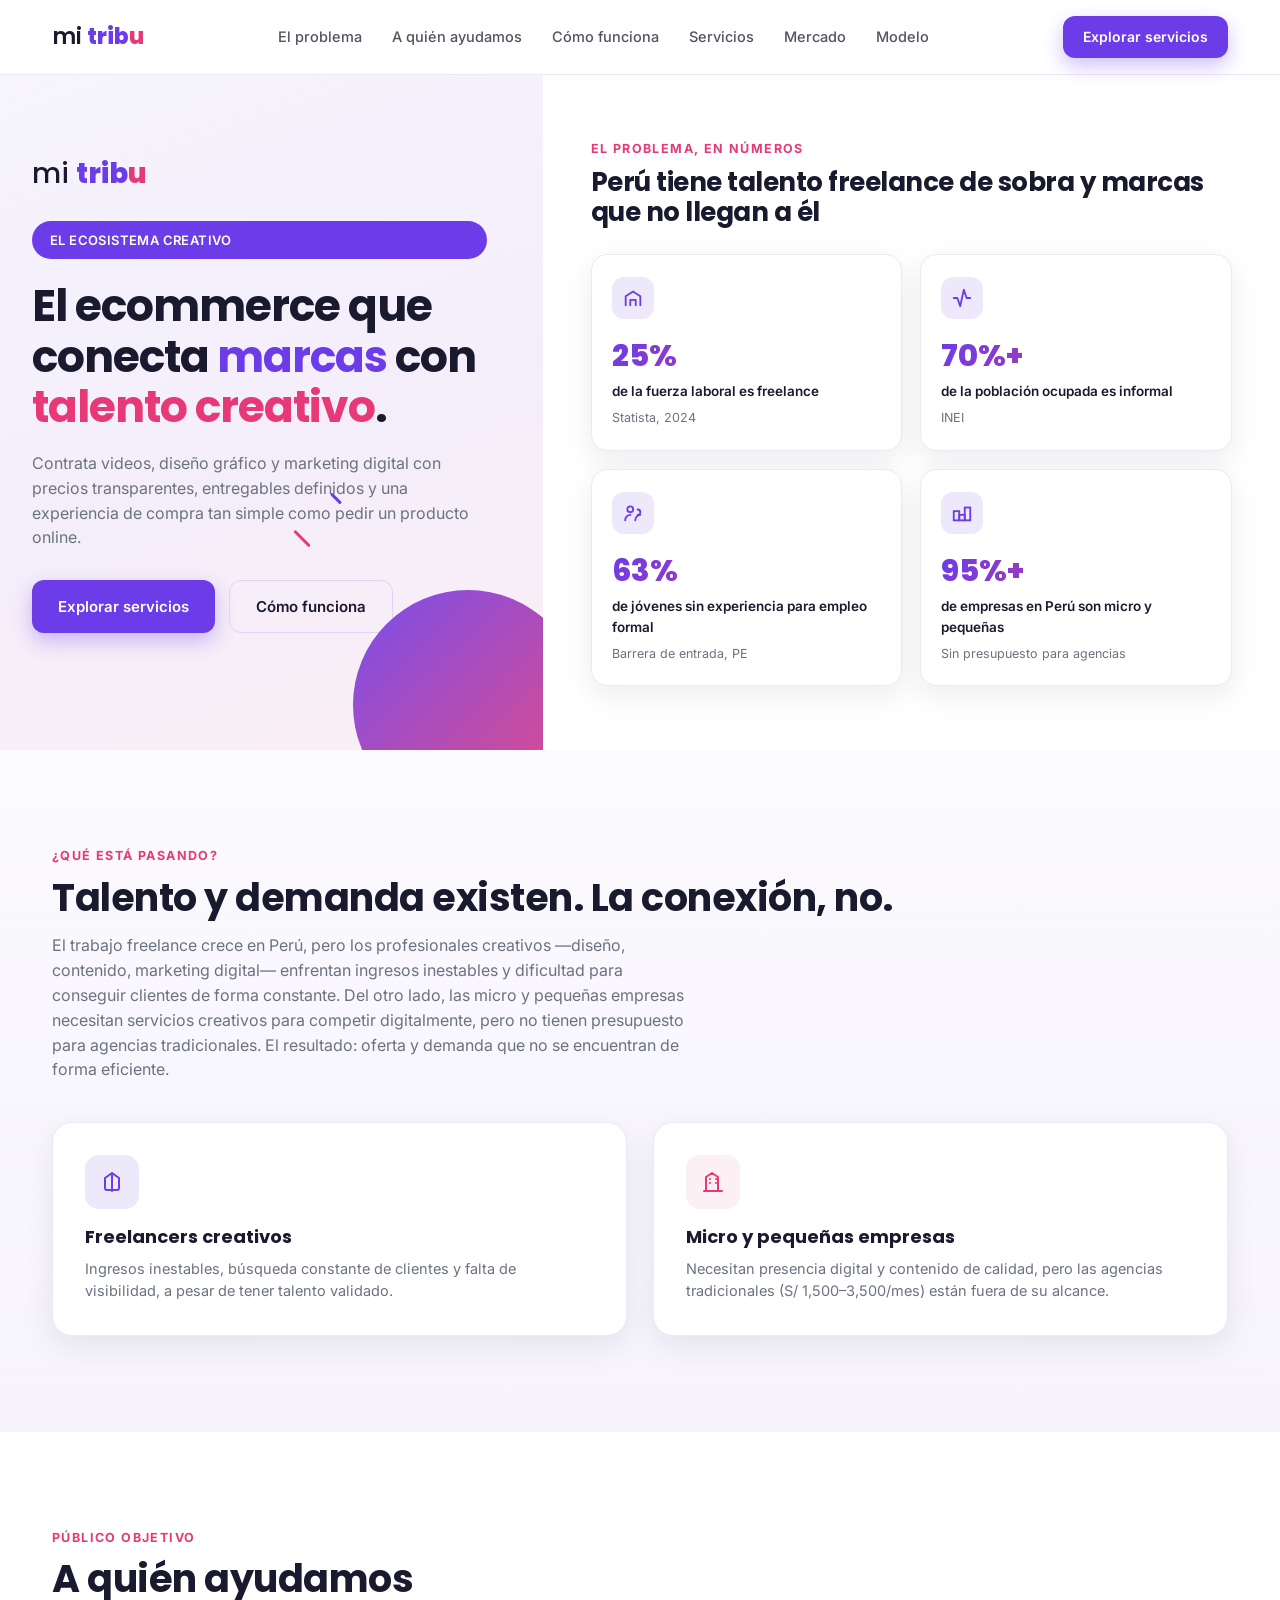
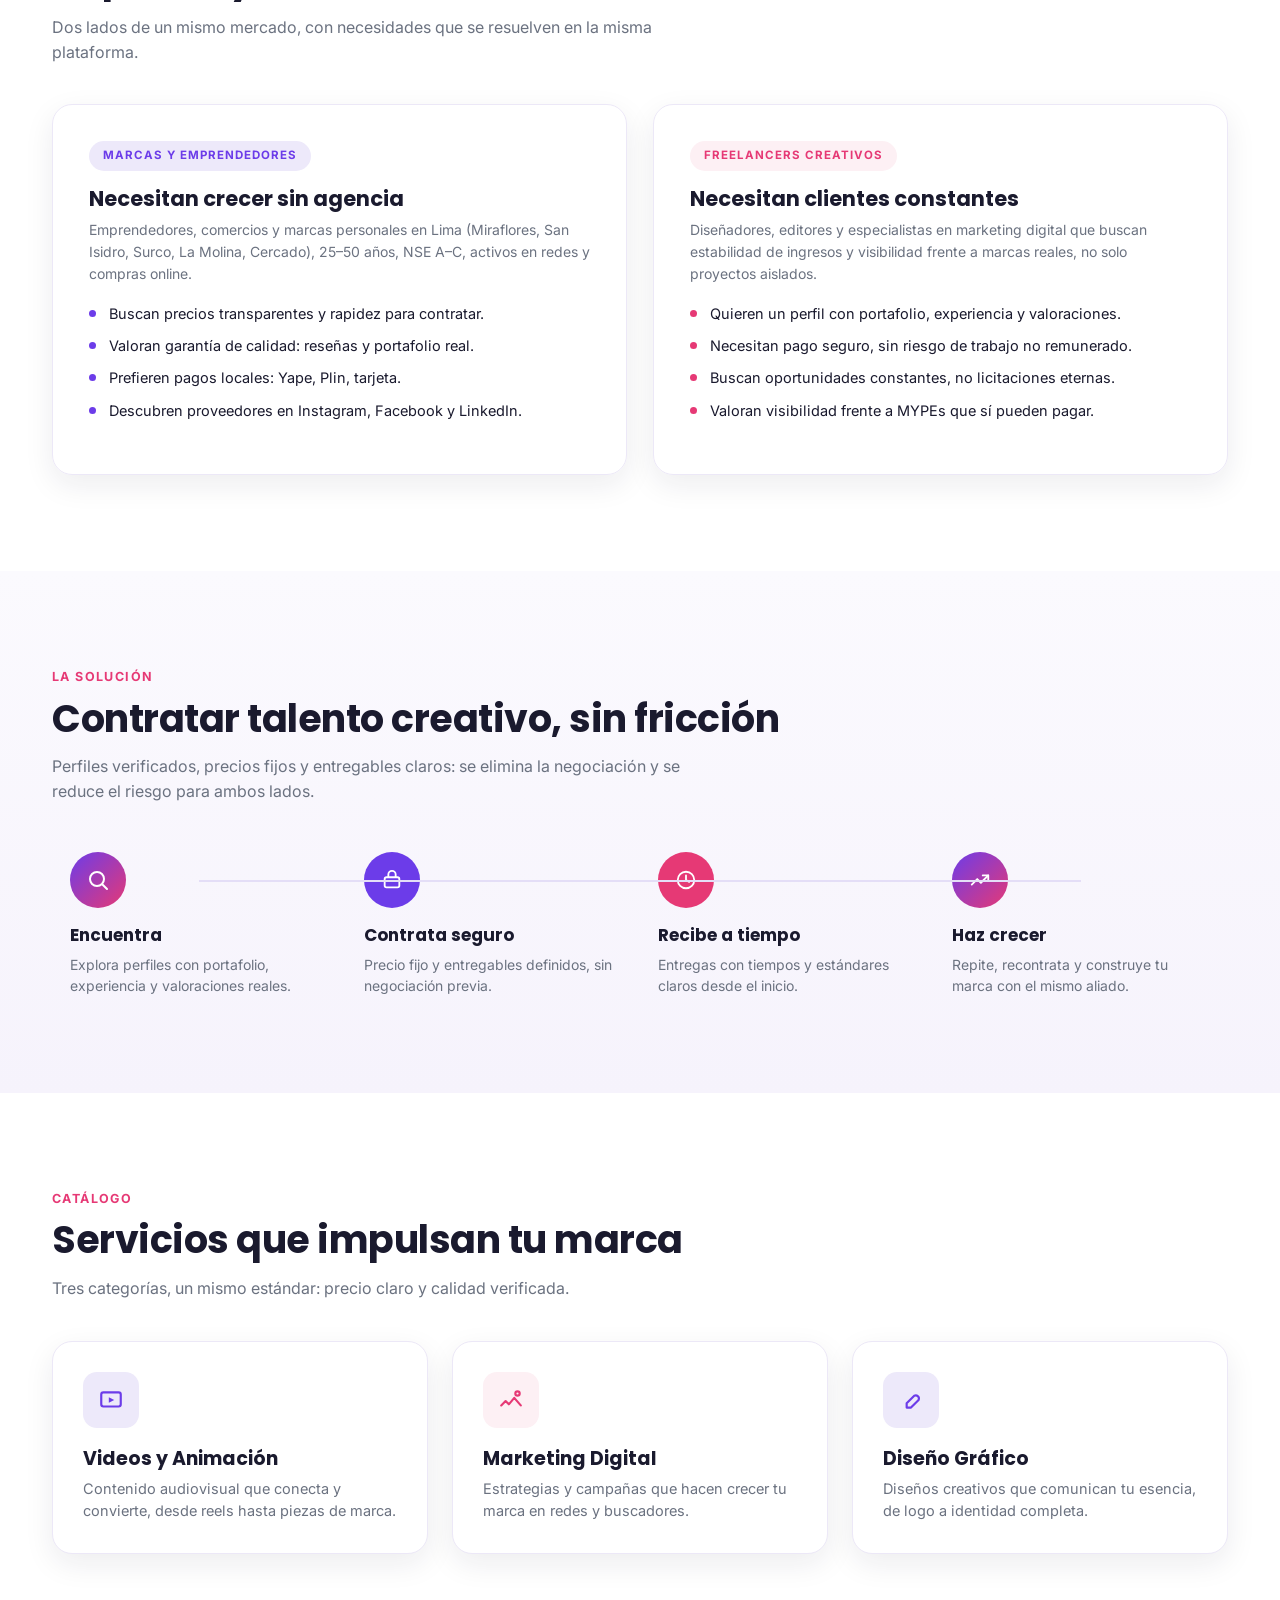
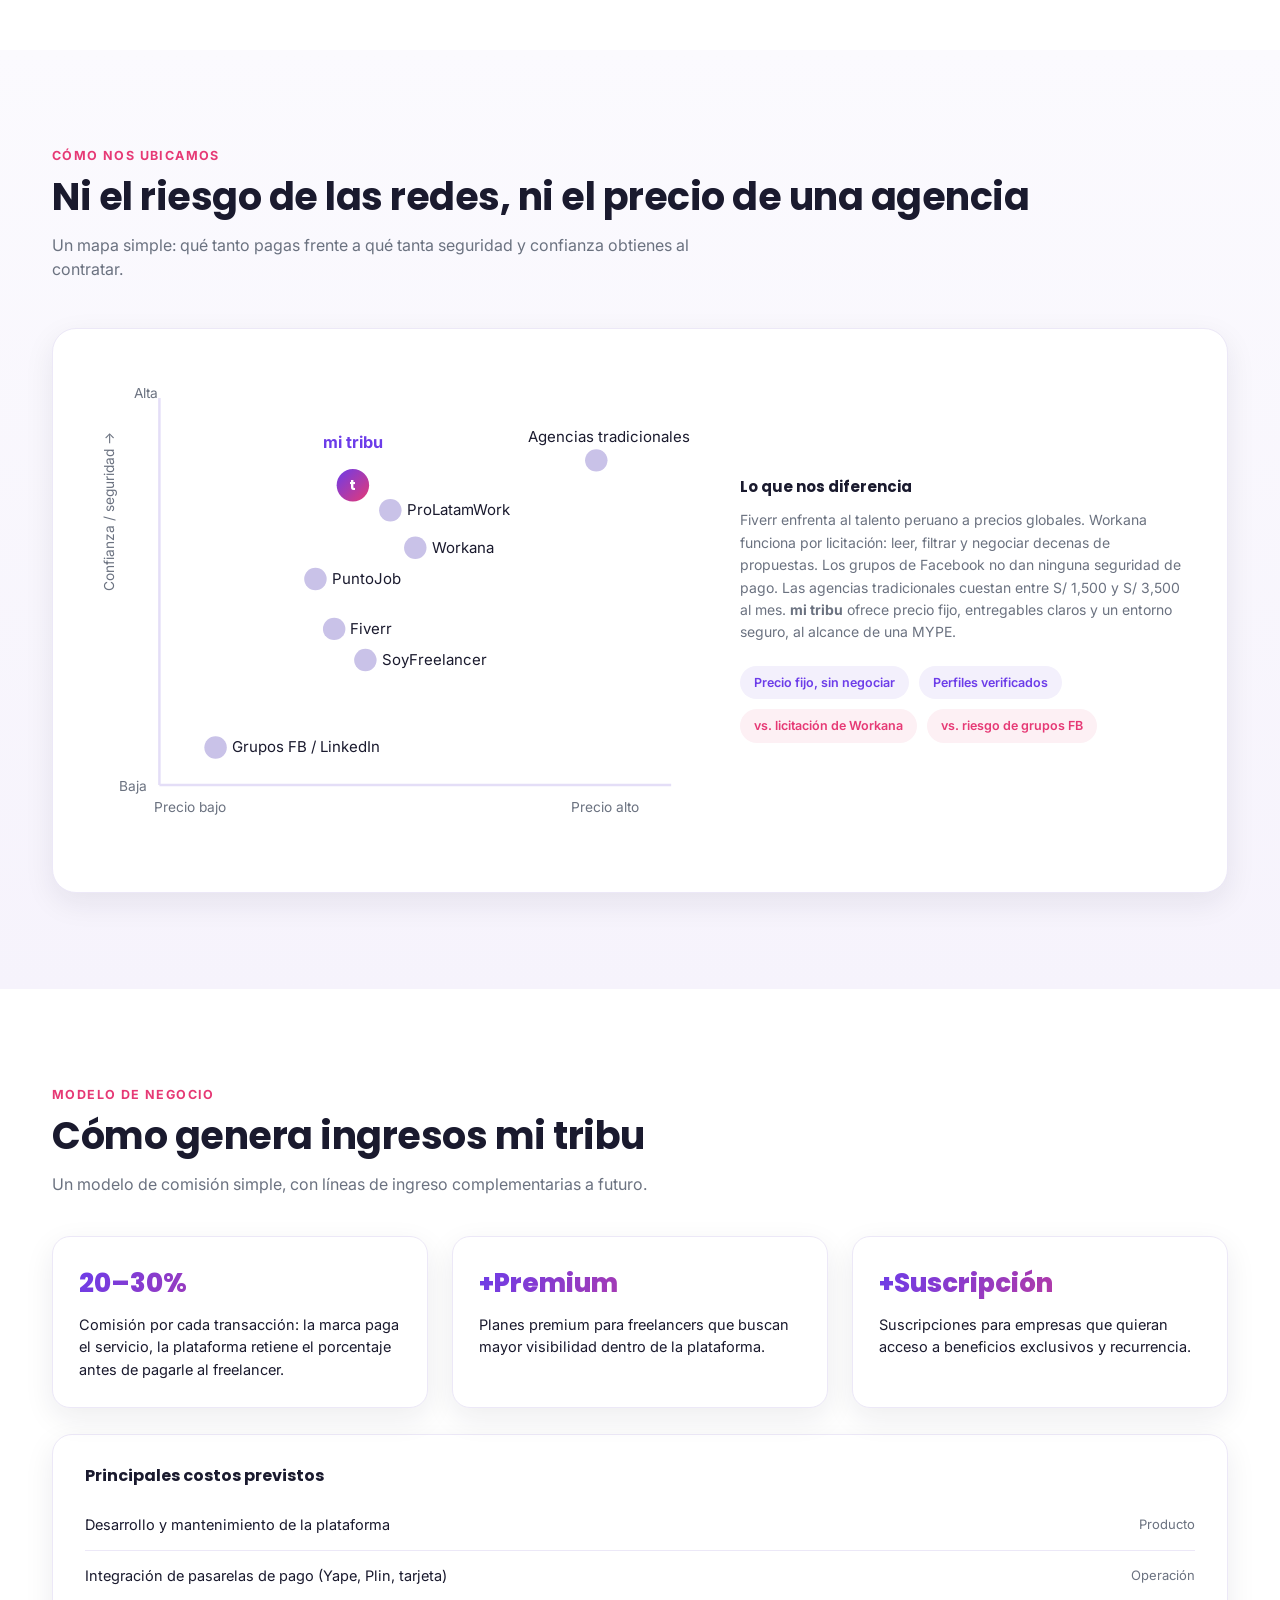
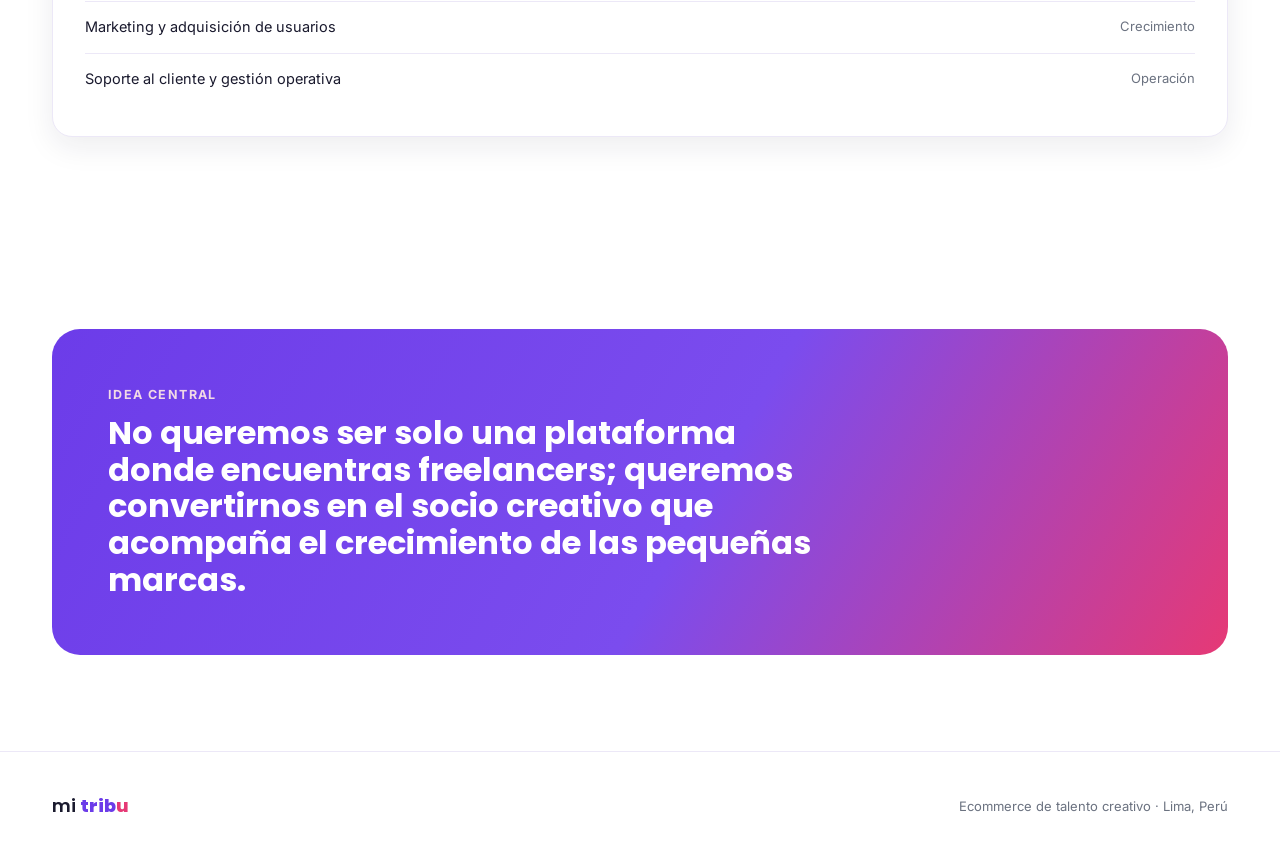
==== index.html @ 31f85f11 "Rename mi tribu landing.html to index.html" ====
<!DOCTYPE html>
<html lang="es">
<head>
<meta charset="UTF-8">
<meta name="viewport" content="width=device-width, initial-scale=1.0">
<title>mi tribu — El ecommerce del talento creativo</title>
<link rel="preconnect" href="https://fonts.googleapis.com">
<link rel="preconnect" href="https://fonts.gstatic.com" crossorigin>
<link href="https://fonts.googleapis.com/css2?family=Poppins:wght@500;600;700;800&family=Inter:wght@400;500;600;700&display=swap" rel="stylesheet">
<style>
  :root{
    --purple:#6C3CE9;
    --purple-dark:#4B22B0;
    --pink:#E63975;
    --navy:#1A1A2E;
    --gray:#6B7280;
    --lilac:#EDE9FA;
    --lilac-soft:#F3F0FC;
    --pink-soft:#FDF0F4;
    --white:#FFFFFF;
    --border:#ECE8F7;
    --shadow: 0 10px 30px rgba(26,26,46,0.08);
    --radius: 20px;
  }
  *{box-sizing:border-box;}
  html{scroll-behavior:smooth;}
  body{
    margin:0;
    font-family:'Inter',sans-serif;
    color:var(--navy);
    background:var(--white);
    line-height:1.55;
    -webkit-font-smoothing:antialiased;
  }
  h1,h2,h3,h4{font-family:'Poppins',sans-serif;margin:0;line-height:1.15;}
  p{margin:0;}
  a{text-decoration:none;color:inherit;}
  img,svg{display:block;}
  .wrap{max-width:1240px;margin:0 auto;padding:0 32px;}
  .eyebrow{
    font-family:'Inter',sans-serif;
    font-weight:700;
    font-size:12.5px;
    letter-spacing:1.4px;
    text-transform:uppercase;
    color:var(--pink);
    margin-bottom:10px;
    display:block;
  }
  .section-title{font-size:clamp(26px,3.4vw,38px);font-weight:700;color:var(--navy);letter-spacing:-0.5px;}
  .section-sub{font-size:16px;color:var(--gray);max-width:640px;margin-top:14px;font-weight:400;}
  section{padding:96px 0;}
  .pill{
    display:inline-flex;align-items:center;gap:8px;
    background:var(--purple);color:var(--white);
    font-weight:600;font-size:13px;letter-spacing:0.4px;
    padding:9px 18px;border-radius:999px;
  }
  .grad-circle{
    background:linear-gradient(135deg,var(--purple),var(--pink));
  }
  .btn{
    display:inline-flex;align-items:center;justify-content:center;gap:8px;
    padding:14px 26px;border-radius:12px;font-weight:600;font-size:15px;
    font-family:'Inter',sans-serif;cursor:pointer;border:none;transition:transform .15s ease, box-shadow .15s ease;
  }
  .btn-primary{background:var(--purple);color:#fff;box-shadow:0 8px 20px rgba(108,60,233,0.32);}
  .btn-primary:hover{transform:translateY(-2px);box-shadow:0 12px 26px rgba(108,60,233,0.4);}
  .btn-ghost{background:transparent;color:var(--navy);border:1.5px solid #DDD6F3;}
  .btn-ghost:hover{border-color:var(--purple);color:var(--purple);}

  /* ---------- NAV ---------- */
  header{
    position:sticky;top:0;z-index:50;
    background:rgba(255,255,255,0.86);backdrop-filter:blur(10px);
    border-bottom:1px solid var(--border);
  }
  .nav{display:flex;align-items:center;justify-content:space-between;padding:16px 32px;max-width:1240px;margin:0 auto;}
  .logo{font-family:'Poppins',sans-serif;font-weight:600;font-size:22px;color:var(--navy);}
  .logo b{color:var(--purple);font-weight:800;}
  .logo b.u{color:var(--pink);}
  .navlinks{display:flex;gap:30px;font-size:14.5px;font-weight:500;color:var(--navy);}
  .navlinks a{opacity:0.75;transition:opacity .15s;}
  .navlinks a:hover{opacity:1;color:var(--purple);}
  .navcta{display:flex;gap:12px;align-items:center;}
  .burger{display:none;}

  /* ---------- HERO ---------- */
  .hero{padding:0;}
  .hero-grid{display:grid;grid-template-columns:0.92fr 1.25fr;min-height:640px;}
  .hero-left{
    background:linear-gradient(160deg,#F6F4FD 0%, #F4EEFB 55%, #FBEEF4 100%);
    padding:72px 56px 56px 32px;
    position:relative;overflow:hidden;
    display:flex;flex-direction:column;justify-content:center;
  }
  .hero-left .wordmark{font-family:'Poppins',sans-serif;font-weight:500;font-size:28px;margin-bottom:26px;}
  .hero-left .wordmark b{font-weight:800;color:var(--purple);}
  .hero-left .wordmark b.u{color:var(--pink);}
  .hero-headline{font-size:clamp(30px,3.6vw,44px);font-weight:700;letter-spacing:-1px;margin:22px 0 18px;}
  .hero-headline .acc-p{color:var(--purple);}
  .hero-headline .acc-k{color:var(--pink);}
  .hero-desc{font-size:16px;color:var(--gray);max-width:460px;margin-bottom:30px;}
  .hero-ctas{display:flex;gap:14px;margin-bottom:56px;flex-wrap:wrap;}
  .hero-orb{
    position:absolute;bottom:-70px;right:-40px;width:230px;height:230px;border-radius:50%;
    opacity:0.9;
  }
  .hero-spark{position:absolute;background:var(--pink);border-radius:2px;}

  .hero-right{background:#fff;padding:64px 48px;display:flex;flex-direction:column;justify-content:center;}
  .stat-grid{display:grid;grid-template-columns:repeat(2,1fr);gap:18px;margin-top:26px;}
  .stat-card{
    background:#fff;border:1px solid var(--border);border-radius:16px;padding:22px 20px;
    box-shadow:var(--shadow);
  }
  .stat-icon{width:42px;height:42px;border-radius:12px;background:var(--lilac);display:flex;align-items:center;justify-content:center;margin-bottom:14px;}
  .stat-num{font-family:'Poppins',sans-serif;font-weight:800;font-size:30px;background:linear-gradient(120deg,var(--purple),var(--pink));-webkit-background-clip:text;background-clip:text;color:transparent;}
  .stat-label{font-size:13.5px;font-weight:600;color:var(--navy);margin-top:2px;}
  .stat-note{font-size:12.5px;color:var(--gray);margin-top:6px;}

  /* ---------- GENERIC CARD GRID ---------- */
  .grid-2{display:grid;grid-template-columns:1fr 1fr;gap:26px;}
  .grid-3{display:grid;grid-template-columns:repeat(3,1fr);gap:24px;}
  .grid-4{display:grid;grid-template-columns:repeat(4,1fr);gap:20px;}

  .card{
    background:#fff;border:1px solid var(--border);border-radius:var(--radius);
    padding:32px;box-shadow:var(--shadow);
  }
  .icon-badge{width:54px;height:54px;border-radius:14px;background:var(--lilac);display:flex;align-items:center;justify-content:center;margin-bottom:18px;}
  .icon-badge.pink{background:var(--pink-soft);}

  .bg-soft{background:var(--lilac-soft);}

  /* ---------- PROBLEMA / bg tint section ---------- */
  .tint{background:linear-gradient(180deg,#FBFAFE, #F6F3FC);}

  /* ---------- PERSONAS ---------- */
  .persona-card{border-radius:var(--radius);padding:36px;box-shadow:var(--shadow);border:1px solid var(--border);}
  .persona-tag{display:inline-block;font-size:11.5px;font-weight:700;letter-spacing:1px;padding:6px 14px;border-radius:999px;margin-bottom:16px;}
  .persona-list{margin-top:18px;padding:0;list-style:none;}
  .persona-list li{position:relative;padding-left:20px;margin-bottom:10px;font-size:14.5px;color:var(--navy);}
  .persona-list li::before{content:"";position:absolute;left:0;top:7px;width:7px;height:7px;border-radius:50%;background:var(--purple);}
  .persona-card.pink .persona-list li::before{background:var(--pink);}

  /* ---------- COMO FUNCIONA ---------- */
  .steps{display:grid;grid-template-columns:repeat(4,1fr);gap:0;position:relative;margin-top:48px;}
  .step{position:relative;padding:0 18px;text-align:left;}
  .step-num-circle{width:56px;height:56px;border-radius:50%;display:flex;align-items:center;justify-content:center;margin-bottom:18px;color:#fff;}
  .step-line{position:absolute;top:28px;left:-50%;width:100%;height:2px;background:#E4DEF7;z-index:0;}
  .step:first-child .step-line{display:none;}
  .step h4{font-size:17px;margin-bottom:8px;}
  .step p{font-size:14px;color:var(--gray);}

  /* ---------- SERVICIOS ---------- */
  .service-card{border-radius:var(--radius);padding:30px;border:1px solid var(--border);transition:transform .18s ease, box-shadow .18s ease;box-shadow:var(--shadow);background:#fff;}
  .service-card:hover{transform:translateY(-4px);box-shadow:0 16px 34px rgba(26,26,46,0.12);}
  .service-icon{width:56px;height:56px;border-radius:14px;display:flex;align-items:center;justify-content:center;margin-bottom:20px;}
  .service-card h3{font-size:19px;margin-bottom:8px;}
  .service-card p{font-size:14.5px;color:var(--gray);}

  /* ---------- POSITIONING MAP (signature) ---------- */
  .map-wrap{
    background:#fff;border:1px solid var(--border);border-radius:24px;
    padding:44px;box-shadow:var(--shadow);margin-top:46px;
    display:grid;grid-template-columns:1.15fr 0.85fr;gap:44px;align-items:center;
  }
  .map-svg-holder{position:relative;}
  .axis-label{font-size:12px;font-weight:600;color:var(--gray);letter-spacing:0.3px;}
  .comp-legend{display:flex;flex-direction:column;gap:14px;}
  .comp-row{display:flex;align-items:center;gap:12px;font-size:13.5px;}
  .dot{width:11px;height:11px;border-radius:50%;flex-shrink:0;}
  .comp-side h4{font-size:15px;margin-bottom:14px;font-weight:700;}
  .comp-blurb{font-size:14px;color:var(--gray);margin-top:18px;line-height:1.6;}

  .chip-row{display:flex;flex-wrap:wrap;gap:10px;margin-top:22px;}
  .chip{font-size:12.5px;font-weight:600;padding:7px 14px;border-radius:999px;background:var(--lilac-soft);color:var(--purple);}
  .chip.weak{background:var(--pink-soft);color:var(--pink);}

  /* ---------- MODELO ---------- */
  .rev-card{border-radius:18px;padding:26px;border:1px solid var(--border);box-shadow:var(--shadow);background:#fff;}
  .rev-num{font-family:'Poppins',sans-serif;font-weight:800;font-size:26px;background:linear-gradient(120deg,var(--purple),var(--pink));-webkit-background-clip:text;background-clip:text;color:transparent;}
  .cost-list{list-style:none;padding:0;margin:0;}
  .cost-list li{display:flex;justify-content:space-between;padding:14px 0;border-bottom:1px solid var(--border);font-size:14.5px;}
  .cost-list li:last-child{border-bottom:none;}
  .cost-list span.tag{color:var(--gray);font-size:13px;}

  /* ---------- CLOSING BANNER ---------- */
  .closing{
    background:linear-gradient(120deg,var(--purple), #7B4CEE 55%, var(--pink));
    border-radius:28px;padding:56px;color:#fff;position:relative;overflow:hidden;
  }
  .closing h2{font-size:clamp(24px,3vw,32px);font-weight:700;max-width:720px;}
  .closing .eyebrow{color:#F1D9E6;}

  footer{padding:40px 0;border-top:1px solid var(--border);}
  .footer-row{display:flex;justify-content:space-between;align-items:center;font-size:13px;color:var(--gray);flex-wrap:wrap;gap:12px;}

  /* ---------- reveal animation ---------- */
  .reveal{opacity:0;transform:translateY(18px);transition:opacity .6s ease, transform .6s ease;}
  .reveal.in{opacity:1;transform:translateY(0);}

  @media (max-width:980px){
    .hero-grid{grid-template-columns:1fr;}
    .hero-left{padding:56px 24px 40px;}
    .hero-right{padding:40px 24px;}
    .stat-grid{grid-template-columns:1fr 1fr;}
    .grid-2{grid-template-columns:1fr;}
    .grid-3{grid-template-columns:1fr 1fr;}
    .grid-4{grid-template-columns:1fr 1fr;}
    .steps{grid-template-columns:1fr 1fr;row-gap:34px;}
    .step-line{display:none;}
    .map-wrap{grid-template-columns:1fr;padding:28px;}
    .navlinks{display:none;}
    section{padding:64px 0;}
  }
  @media (max-width:560px){
    .grid-3{grid-template-columns:1fr;}
    .grid-4{grid-template-columns:1fr 1fr;}
    .wrap{padding:0 20px;}
    .closing{padding:34px;}
  }
  @media (prefers-reduced-motion: reduce){
    html{scroll-behavior:auto;}
    .reveal{transition:none;opacity:1;transform:none;}
  }
</style>
</head>
<body>

<header>
  <nav class="nav">
    <div class="logo">mi <b>trib</b><b class="u">u</b></div>
    <div class="navlinks">
      <a href="#problema">El problema</a>
      <a href="#personas">A quién ayudamos</a>
      <a href="#funciona">Cómo funciona</a>
      <a href="#servicios">Servicios</a>
      <a href="#mercado">Mercado</a>
      <a href="#modelo">Modelo</a>
    </div>
    <div class="navcta">
      <a href="#servicios" class="btn btn-primary" style="padding:10px 20px;font-size:14px;">Explorar servicios</a>
    </div>
  </nav>
</header>

<!-- ============ HERO ============ -->
<section class="hero">
  <div class="hero-grid">
    <div class="hero-left">
      <div class="wordmark">mi <b>trib</b><b class="u">u</b></div>
      <span class="pill">EL ECOSISTEMA CREATIVO</span>
      <h1 class="hero-headline">
        El ecommerce que conecta <span class="acc-p">marcas</span> con <span class="acc-k">talento creativo</span>.
      </h1>
      <p class="hero-desc">
        Contrata videos, diseño gráfico y marketing digital con precios transparentes, entregables definidos
        y una experiencia de compra tan simple como pedir un producto online.
      </p>
      <div class="hero-ctas">
        <a href="#servicios" class="btn btn-primary">Explorar servicios</a>
        <a href="#funciona" class="btn btn-ghost">Cómo funciona</a>
      </div>
      <div class="hero-orb grad-circle"></div>
      <div class="hero-spark" style="width:22px;height:3px;bottom:210px;right:230px;transform:rotate(45deg);"></div>
      <div class="hero-spark" style="width:14px;height:3px;bottom:250px;right:200px;transform:rotate(45deg);background:var(--purple);"></div>
    </div>
    <div class="hero-right">
      <span class="eyebrow">El problema, en números</span>
      <h2 class="section-title" style="font-size:26px;">Perú tiene talento freelance de sobra y marcas que no llegan a él</h2>
      <div class="stat-grid">
        <div class="stat-card">
          <div class="stat-icon">
            <svg width="22" height="22" viewBox="0 0 24 24" fill="none"><path d="M4 20V10l8-5 8 5v10" stroke="#6C3CE9" stroke-width="2" stroke-linecap="round" stroke-linejoin="round"/><path d="M9 20v-6h6v6" stroke="#6C3CE9" stroke-width="2" stroke-linecap="round" stroke-linejoin="round"/></svg>
          </div>
          <div class="stat-num">25%</div>
          <div class="stat-label">de la fuerza laboral es freelance</div>
          <div class="stat-note">Statista, 2024</div>
        </div>
        <div class="stat-card">
          <div class="stat-icon">
            <svg width="22" height="22" viewBox="0 0 24 24" fill="none"><path d="M3 12h4l3 9 4-18 3 9h4" stroke="#6C3CE9" stroke-width="2" stroke-linecap="round" stroke-linejoin="round"/></svg>
          </div>
          <div class="stat-num">70%+</div>
          <div class="stat-label">de la población ocupada es informal</div>
          <div class="stat-note">INEI</div>
        </div>
        <div class="stat-card">
          <div class="stat-icon">
            <svg width="22" height="22" viewBox="0 0 24 24" fill="none"><circle cx="9" cy="8" r="3.2" stroke="#6C3CE9" stroke-width="2"/><path d="M3.5 20c0-3.3 2.5-6 5.8-6M17 8.2a3 3 0 1 1 0 6M14.5 20c0-3 2.4-5.5 5.5-6" stroke="#6C3CE9" stroke-width="2" stroke-linecap="round"/></svg>
          </div>
          <div class="stat-num">63%</div>
          <div class="stat-label">de jóvenes sin experiencia para empleo formal</div>
          <div class="stat-note">Barrera de entrada, PE</div>
        </div>
        <div class="stat-card">
          <div class="stat-icon">
            <svg width="22" height="22" viewBox="0 0 24 24" fill="none"><rect x="3" y="10" width="6" height="10" stroke="#6C3CE9" stroke-width="2"/><rect x="15" y="6" width="6" height="14" stroke="#6C3CE9" stroke-width="2"/><rect x="9" y="14" width="6" height="6" stroke="#6C3CE9" stroke-width="2"/></svg>
          </div>
          <div class="stat-num">95%+</div>
          <div class="stat-label">de empresas en Perú son micro y pequeñas</div>
          <div class="stat-note">Sin presupuesto para agencias</div>
        </div>
      </div>
    </div>
  </div>
</section>

<!-- ============ PROBLEMA / NARRATIVA ============ -->
<section id="problema" class="tint reveal">
  <div class="wrap">
    <span class="eyebrow">¿Qué está pasando?</span>
    <h2 class="section-title">Talento y demanda existen. La conexión, no.</h2>
    <p class="section-sub">
      El trabajo freelance crece en Perú, pero los profesionales creativos —diseño, contenido, marketing digital—
      enfrentan ingresos inestables y dificultad para conseguir clientes de forma constante. Del otro lado, las micro
      y pequeñas empresas necesitan servicios creativos para competir digitalmente, pero no tienen presupuesto para
      agencias tradicionales. El resultado: oferta y demanda que no se encuentran de forma eficiente.
    </p>
    <div class="grid-2" style="margin-top:40px;">
      <div class="card">
        <div class="icon-badge">
          <svg width="24" height="24" viewBox="0 0 24 24" fill="none"><path d="M12 3v18M5 8l7-5 7 5M5 8v10a2 2 0 0 0 2 2h10a2 2 0 0 0 2-2V8" stroke="#6C3CE9" stroke-width="2" stroke-linecap="round" stroke-linejoin="round"/></svg>
        </div>
        <h3 style="font-size:18px;margin-bottom:10px;">Freelancers creativos</h3>
        <p style="font-size:14.5px;color:var(--gray);">Ingresos inestables, búsqueda constante de clientes y falta de visibilidad, a pesar de tener talento validado.</p>
      </div>
      <div class="card">
        <div class="icon-badge pink">
          <svg width="24" height="24" viewBox="0 0 24 24" fill="none"><path d="M3 21h18M5 21V7l6-4 6 4v14M9 9h.01M9 13h.01M15 9h.01M15 13h.01" stroke="#E63975" stroke-width="2" stroke-linecap="round" stroke-linejoin="round"/></svg>
        </div>
        <h3 style="font-size:18px;margin-bottom:10px;">Micro y pequeñas empresas</h3>
        <p style="font-size:14.5px;color:var(--gray);">Necesitan presencia digital y contenido de calidad, pero las agencias tradicionales (S/ 1,500–3,500/mes) están fuera de su alcance.</p>
      </div>
    </div>
  </div>
</section>

<!-- ============ A QUIEN AYUDAMOS ============ -->
<section id="personas" class="reveal">
  <div class="wrap">
    <span class="eyebrow">Público objetivo</span>
    <h2 class="section-title">A quién ayudamos</h2>
    <p class="section-sub">Dos lados de un mismo mercado, con necesidades que se resuelven en la misma plataforma.</p>

    <div class="grid-2" style="margin-top:40px;">
      <div class="persona-card">
        <span class="persona-tag" style="background:var(--lilac);color:var(--purple);">MARCAS Y EMPRENDEDORES</span>
        <h3 style="font-size:21px;">Necesitan crecer sin agencia</h3>
        <p style="font-size:14px;color:var(--gray);margin-top:8px;">
          Emprendedores, comercios y marcas personales en Lima (Miraflores, San Isidro, Surco, La Molina, Cercado),
          25–50 años, NSE A–C, activos en redes y compras online.
        </p>
        <ul class="persona-list">
          <li>Buscan precios transparentes y rapidez para contratar.</li>
          <li>Valoran garantía de calidad: reseñas y portafolio real.</li>
          <li>Prefieren pagos locales: Yape, Plin, tarjeta.</li>
          <li>Descubren proveedores en Instagram, Facebook y LinkedIn.</li>
        </ul>
      </div>
      <div class="persona-card pink">
        <span class="persona-tag" style="background:var(--pink-soft);color:var(--pink);">FREELANCERS CREATIVOS</span>
        <h3 style="font-size:21px;">Necesitan clientes constantes</h3>
        <p style="font-size:14px;color:var(--gray);margin-top:8px;">
          Diseñadores, editores y especialistas en marketing digital que buscan estabilidad de ingresos
          y visibilidad frente a marcas reales, no solo proyectos aislados.
        </p>
        <ul class="persona-list">
          <li>Quieren un perfil con portafolio, experiencia y valoraciones.</li>
          <li>Necesitan pago seguro, sin riesgo de trabajo no remunerado.</li>
          <li>Buscan oportunidades constantes, no licitaciones eternas.</li>
          <li>Valoran visibilidad frente a MYPEs que sí pueden pagar.</li>
        </ul>
      </div>
    </div>
  </div>
</section>

<!-- ============ COMO FUNCIONA ============ -->
<section id="funciona" class="tint reveal">
  <div class="wrap">
    <span class="eyebrow">La solución</span>
    <h2 class="section-title">Contratar talento creativo, sin fricción</h2>
    <p class="section-sub">Perfiles verificados, precios fijos y entregables claros: se elimina la negociación y se reduce el riesgo para ambos lados.</p>

    <div class="steps">
      <div class="step">
        <div class="step-line"></div>
        <div class="step-num-circle grad-circle">
          <svg width="24" height="24" viewBox="0 0 24 24" fill="none"><circle cx="11" cy="11" r="7" stroke="#fff" stroke-width="2"/><path d="M21 21l-4.3-4.3" stroke="#fff" stroke-width="2" stroke-linecap="round"/></svg>
        </div>
        <h4>Encuentra</h4>
        <p>Explora perfiles con portafolio, experiencia y valoraciones reales.</p>
      </div>
      <div class="step">
        <div class="step-line"></div>
        <div class="step-num-circle" style="background:var(--purple);">
          <svg width="22" height="22" viewBox="0 0 24 24" fill="none"><rect x="4" y="9" width="16" height="11" rx="2" stroke="#fff" stroke-width="2"/><path d="M8 9V6a4 4 0 0 1 8 0v3" stroke="#fff" stroke-width="2"/></svg>
        </div>
        <h4>Contrata seguro</h4>
        <p>Precio fijo y entregables definidos, sin negociación previa.</p>
      </div>
      <div class="step">
        <div class="step-line"></div>
        <div class="step-num-circle" style="background:var(--pink);">
          <svg width="22" height="22" viewBox="0 0 24 24" fill="none"><circle cx="12" cy="12" r="9" stroke="#fff" stroke-width="2"/><path d="M12 7v5l3.5 2" stroke="#fff" stroke-width="2" stroke-linecap="round"/></svg>
        </div>
        <h4>Recibe a tiempo</h4>
        <p>Entregas con tiempos y estándares claros desde el inicio.</p>
      </div>
      <div class="step">
        <div class="step-line"></div>
        <div class="step-num-circle grad-circle">
          <svg width="22" height="22" viewBox="0 0 24 24" fill="none"><path d="M3 17l6-6 4 4 8-8" stroke="#fff" stroke-width="2" stroke-linecap="round" stroke-linejoin="round"/><path d="M15 7h6v6" stroke="#fff" stroke-width="2" stroke-linecap="round" stroke-linejoin="round"/></svg>
        </div>
        <h4>Haz crecer</h4>
        <p>Repite, recontrata y construye tu marca con el mismo aliado.</p>
      </div>
    </div>
  </div>
</section>

<!-- ============ SERVICIOS ============ -->
<section id="servicios" class="reveal">
  <div class="wrap">
    <span class="eyebrow">Catálogo</span>
    <h2 class="section-title">Servicios que impulsan tu marca</h2>
    <p class="section-sub">Tres categorías, un mismo estándar: precio claro y calidad verificada.</p>

    <div class="grid-3" style="margin-top:40px;">
      <div class="service-card">
        <div class="service-icon" style="background:var(--lilac);">
          <svg width="26" height="26" viewBox="0 0 24 24" fill="none"><rect x="3" y="5" width="18" height="13" rx="2" stroke="#6C3CE9" stroke-width="2"/><path d="M10 9.5l5 2.5-5 2.5v-5z" fill="#6C3CE9"/></svg>
        </div>
        <h3>Videos y Animación</h3>
        <p>Contenido audiovisual que conecta y convierte, desde reels hasta piezas de marca.</p>
      </div>
      <div class="service-card">
        <div class="service-icon" style="background:var(--pink-soft);">
          <svg width="26" height="26" viewBox="0 0 24 24" fill="none"><path d="M3 17l4-4 3 3 5-6 6 7" stroke="#E63975" stroke-width="2" stroke-linecap="round" stroke-linejoin="round"/><circle cx="18" cy="6" r="2" stroke="#E63975" stroke-width="2"/></svg>
        </div>
        <h3>Marketing Digital</h3>
        <p>Estrategias y campañas que hacen crecer tu marca en redes y buscadores.</p>
      </div>
      <div class="service-card">
        <div class="service-icon" style="background:var(--lilac);">
          <svg width="26" height="26" viewBox="0 0 24 24" fill="none"><path d="M12 19l7-7a3 3 0 0 0-4-4l-7 7v4h4z" stroke="#6C3CE9" stroke-width="2" stroke-linejoin="round"/></svg>
        </div>
        <h3>Diseño Gráfico</h3>
        <p>Diseños creativos que comunican tu esencia, de logo a identidad completa.</p>
      </div>
    </div>
  </div>
</section>

<!-- ============ MERCADO / POSITIONING MAP ============ -->
<section id="mercado" class="tint reveal">
  <div class="wrap">
    <span class="eyebrow">Cómo nos ubicamos</span>
    <h2 class="section-title">Ni el riesgo de las redes, ni el precio de una agencia</h2>
    <p class="section-sub">Un mapa simple: qué tanto pagas frente a qué tanta seguridad y confianza obtienes al contratar.</p>

    <div class="map-wrap">
      <div class="map-svg-holder">
        <svg viewBox="0 0 480 380" width="100%" height="auto">
          <!-- axes -->
          <line x1="50" y1="20" x2="50" y2="330" stroke="#E4DEF7" stroke-width="2"/>
          <line x1="50" y1="330" x2="460" y2="330" stroke="#E4DEF7" stroke-width="2"/>
          <text x="30" y="20" font-family="Inter" font-size="11" fill="#6B7280">Alta</text>
          <text x="18" y="335" font-family="Inter" font-size="11" fill="#6B7280">Baja</text>
          <text x="46" y="352" font-family="Inter" font-size="11" fill="#6B7280">Precio bajo</text>
          <text x="380" y="352" font-family="Inter" font-size="11" fill="#6B7280">Precio alto</text>
          <text x="-175" y="14" font-family="Inter" font-size="11" fill="#6B7280" transform="rotate(-90)">Confianza / seguridad →</text>

          <!-- points -->
          <!-- Facebook/LinkedIn groups: low price, low trust -->
          <circle cx="95" cy="300" r="9" fill="#C9C2E8"/>
          <text x="108" y="304" font-family="Inter" font-size="12" fill="#1A1A2E">Grupos FB / LinkedIn</text>

          <!-- Fiverr: mid-low price, mid trust -->
          <circle cx="190" cy="205" r="9" fill="#C9C2E8"/>
          <text x="203" y="209" font-family="Inter" font-size="12" fill="#1A1A2E">Fiverr</text>

          <!-- SoyFreelancer -->
          <circle cx="215" cy="230" r="9" fill="#C9C2E8"/>
          <text x="228" y="234" font-family="Inter" font-size="12" fill="#1A1A2E">SoyFreelancer</text>

          <!-- PuntoJob -->
          <circle cx="175" cy="165" r="9" fill="#C9C2E8"/>
          <text x="188" y="169" font-family="Inter" font-size="12" fill="#1A1A2E">PuntoJob</text>

          <!-- Workana: mid price, high-ish trust but friction -->
          <circle cx="255" cy="140" r="9" fill="#C9C2E8"/>
          <text x="268" y="144" font-family="Inter" font-size="12" fill="#1A1A2E">Workana</text>

          <!-- ProLatamWork -->
          <circle cx="235" cy="110" r="9" fill="#C9C2E8"/>
          <text x="248" y="114" font-family="Inter" font-size="12" fill="#1A1A2E">ProLatamWork</text>

          <!-- Agencias: high price, high trust -->
          <circle cx="400" cy="70" r="9" fill="#C9C2E8"/>
          <text x="345" y="55" font-family="Inter" font-size="12" fill="#1A1A2E">Agencias tradicionales</text>

          <!-- mi tribu: mid-low price, high trust -- highlighted -->
          <circle cx="205" cy="90" r="13" fill="url(#gradDot)"/>
          <text x="205" y="90" font-family="Poppins" font-weight="700" font-size="11" fill="#fff" text-anchor="middle" dy="4">t</text>
          <text x="205" y="60" font-family="Inter" font-weight="700" font-size="13" fill="#6C3CE9" text-anchor="middle">mi tribu</text>

          <defs>
            <linearGradient id="gradDot" x1="0" y1="0" x2="1" y2="1">
              <stop offset="0%" stop-color="#6C3CE9"/>
              <stop offset="100%" stop-color="#E63975"/>
            </linearGradient>
          </defs>
        </svg>
      </div>
      <div class="comp-side">
        <h4>Lo que nos diferencia</h4>
        <p class="comp-blurb" style="margin-top:0;">
          Fiverr enfrenta al talento peruano a precios globales. Workana funciona por licitación: leer, filtrar
          y negociar decenas de propuestas. Los grupos de Facebook no dan ninguna seguridad de pago. Las agencias
          tradicionales cuestan entre S/ 1,500 y S/ 3,500 al mes. <b>mi tribu</b> ofrece precio fijo, entregables
          claros y un entorno seguro, al alcance de una MYPE.
        </p>
        <div class="chip-row">
          <span class="chip">Precio fijo, sin negociar</span>
          <span class="chip">Perfiles verificados</span>
          <span class="chip weak">vs. licitación de Workana</span>
          <span class="chip weak">vs. riesgo de grupos FB</span>
        </div>
      </div>
    </div>
  </div>
</section>

<!-- ============ MODELO DE NEGOCIO ============ -->
<section id="modelo" class="reveal">
  <div class="wrap">
    <span class="eyebrow">Modelo de negocio</span>
    <h2 class="section-title">Cómo genera ingresos mi tribu</h2>
    <p class="section-sub">Un modelo de comisión simple, con líneas de ingreso complementarias a futuro.</p>

    <div class="grid-3" style="margin-top:40px;">
      <div class="rev-card">
        <div class="rev-num">20–30%</div>
        <p style="font-size:14.5px;margin-top:10px;">Comisión por cada transacción: la marca paga el servicio, la plataforma retiene el porcentaje antes de pagarle al freelancer.</p>
      </div>
      <div class="rev-card">
        <div class="rev-num">+Premium</div>
        <p style="font-size:14.5px;margin-top:10px;">Planes premium para freelancers que buscan mayor visibilidad dentro de la plataforma.</p>
      </div>
      <div class="rev-card">
        <div class="rev-num">+Suscripción</div>
        <p style="font-size:14.5px;margin-top:10px;">Suscripciones para empresas que quieran acceso a beneficios exclusivos y recurrencia.</p>
      </div>
    </div>

    <div class="card" style="margin-top:26px;">
      <h4 style="font-size:16px;margin-bottom:14px;">Principales costos previstos</h4>
      <ul class="cost-list">
        <li><span>Desarrollo y mantenimiento de la plataforma</span><span class="tag">Producto</span></li>
        <li><span>Integración de pasarelas de pago (Yape, Plin, tarjeta)</span><span class="tag">Operación</span></li>
        <li><span>Marketing y adquisición de usuarios</span><span class="tag">Crecimiento</span></li>
        <li><span>Soporte al cliente y gestión operativa</span><span class="tag">Operación</span></li>
      </ul>
    </div>
  </div>
</section>

<!-- ============ CIERRE ============ -->
<section>
  <div class="wrap">
    <div class="closing">
      <span class="eyebrow">Idea central</span>
      <h2>No queremos ser solo una plataforma donde encuentras freelancers; queremos convertirnos en el socio creativo que acompaña el crecimiento de las pequeñas marcas.</h2>
    </div>
  </div>
</section>

<footer>
  <div class="wrap footer-row">
    <div class="logo" style="font-size:18px;">mi <b>trib</b><b class="u">u</b></div>
    <div>Ecommerce de talento creativo · Lima, Perú</div>
  </div>
</footer>

<script>
  const io = new IntersectionObserver((entries)=>{
    entries.forEach(e=>{ if(e.isIntersecting){ e.target.classList.add('in'); io.unobserve(e.target); } });
  },{threshold:0.12});
  document.querySelectorAll('.reveal').forEach(el=>io.observe(el));
</script>

</body>
</html>
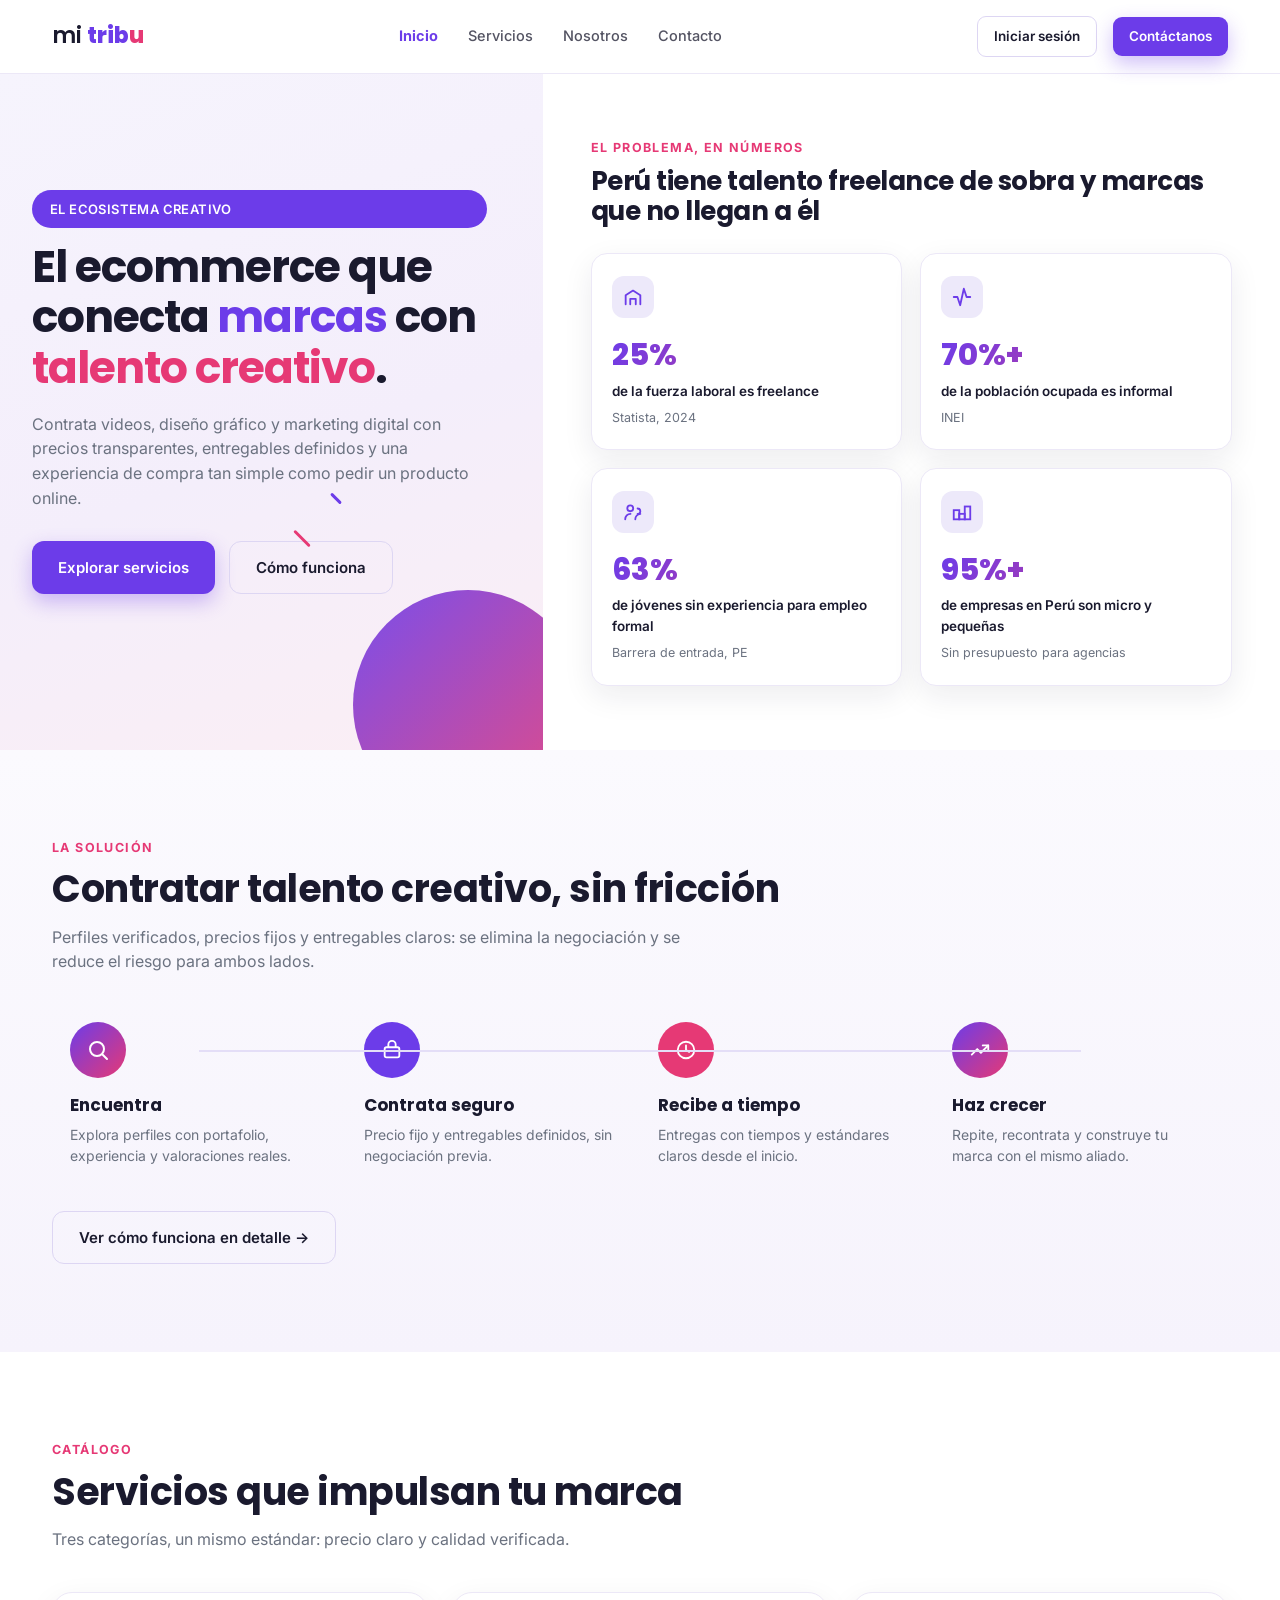
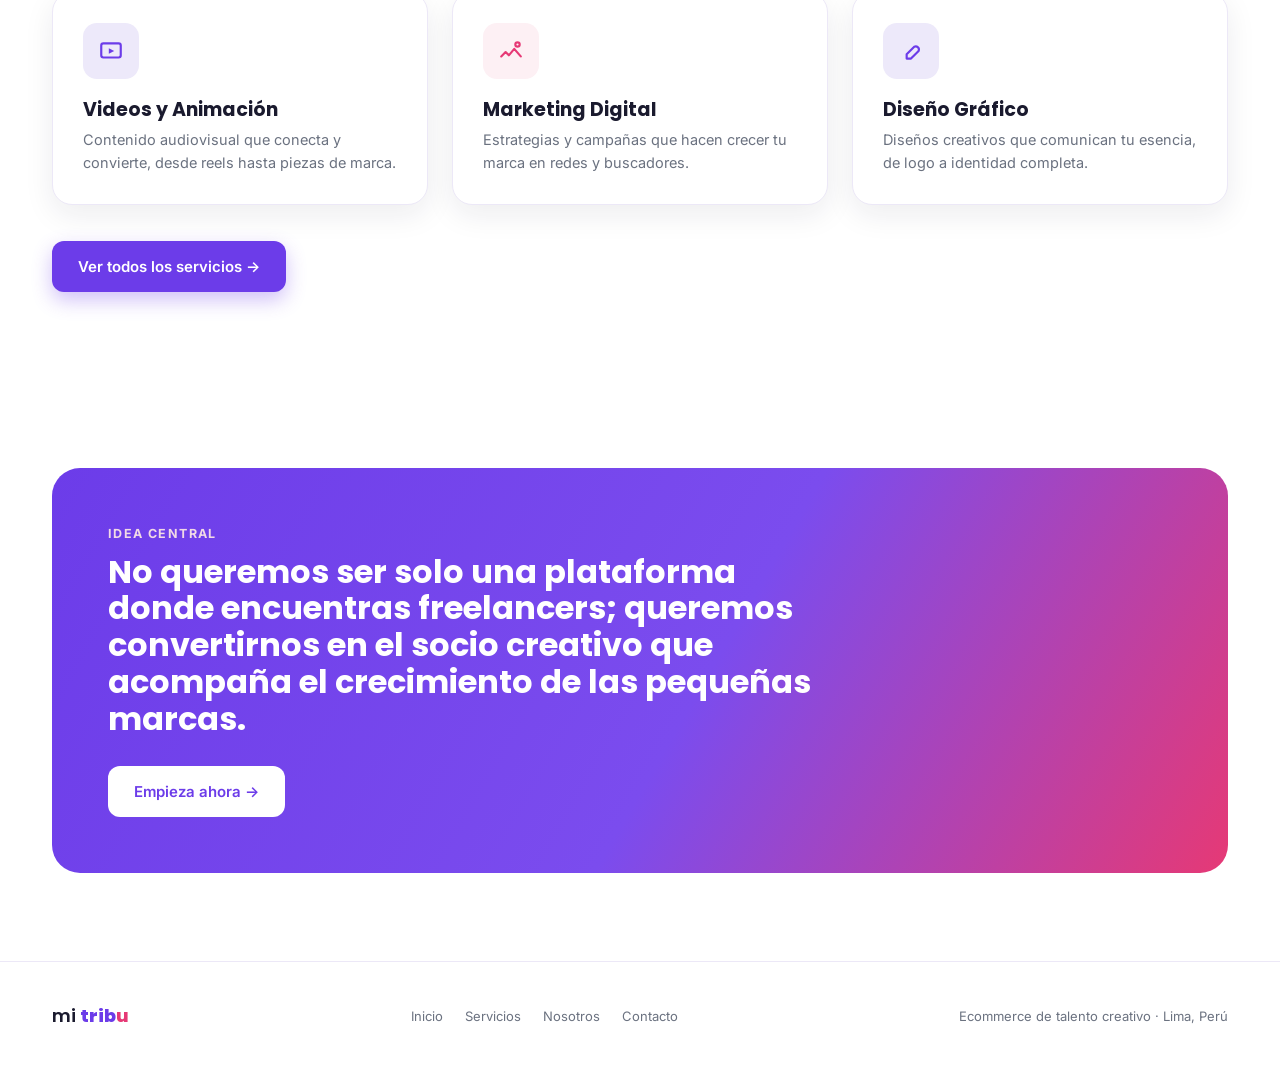
==== commit 6a553eb4: "Add files via upload" ====
--- a/index.html
+++ b/index.html
@@ -7,250 +7,37 @@
 <link rel="preconnect" href="https://fonts.googleapis.com">
 <link rel="preconnect" href="https://fonts.gstatic.com" crossorigin>
 <link href="https://fonts.googleapis.com/css2?family=Poppins:wght@500;600;700;800&family=Inter:wght@400;500;600;700&display=swap" rel="stylesheet">
-<style>
-  :root{
-    --purple:#6C3CE9;
-    --purple-dark:#4B22B0;
-    --pink:#E63975;
-    --navy:#1A1A2E;
-    --gray:#6B7280;
-    --lilac:#EDE9FA;
-    --lilac-soft:#F3F0FC;
-    --pink-soft:#FDF0F4;
-    --white:#FFFFFF;
-    --border:#ECE8F7;
-    --shadow: 0 10px 30px rgba(26,26,46,0.08);
-    --radius: 20px;
-  }
-  *{box-sizing:border-box;}
-  html{scroll-behavior:smooth;}
-  body{
-    margin:0;
-    font-family:'Inter',sans-serif;
-    color:var(--navy);
-    background:var(--white);
-    line-height:1.55;
-    -webkit-font-smoothing:antialiased;
-  }
-  h1,h2,h3,h4{font-family:'Poppins',sans-serif;margin:0;line-height:1.15;}
-  p{margin:0;}
-  a{text-decoration:none;color:inherit;}
-  img,svg{display:block;}
-  .wrap{max-width:1240px;margin:0 auto;padding:0 32px;}
-  .eyebrow{
-    font-family:'Inter',sans-serif;
-    font-weight:700;
-    font-size:12.5px;
-    letter-spacing:1.4px;
-    text-transform:uppercase;
-    color:var(--pink);
-    margin-bottom:10px;
-    display:block;
-  }
-  .section-title{font-size:clamp(26px,3.4vw,38px);font-weight:700;color:var(--navy);letter-spacing:-0.5px;}
-  .section-sub{font-size:16px;color:var(--gray);max-width:640px;margin-top:14px;font-weight:400;}
-  section{padding:96px 0;}
-  .pill{
-    display:inline-flex;align-items:center;gap:8px;
-    background:var(--purple);color:var(--white);
-    font-weight:600;font-size:13px;letter-spacing:0.4px;
-    padding:9px 18px;border-radius:999px;
-  }
-  .grad-circle{
-    background:linear-gradient(135deg,var(--purple),var(--pink));
-  }
-  .btn{
-    display:inline-flex;align-items:center;justify-content:center;gap:8px;
-    padding:14px 26px;border-radius:12px;font-weight:600;font-size:15px;
-    font-family:'Inter',sans-serif;cursor:pointer;border:none;transition:transform .15s ease, box-shadow .15s ease;
-  }
-  .btn-primary{background:var(--purple);color:#fff;box-shadow:0 8px 20px rgba(108,60,233,0.32);}
-  .btn-primary:hover{transform:translateY(-2px);box-shadow:0 12px 26px rgba(108,60,233,0.4);}
-  .btn-ghost{background:transparent;color:var(--navy);border:1.5px solid #DDD6F3;}
-  .btn-ghost:hover{border-color:var(--purple);color:var(--purple);}
-
-  /* ---------- NAV ---------- */
-  header{
-    position:sticky;top:0;z-index:50;
-    background:rgba(255,255,255,0.86);backdrop-filter:blur(10px);
-    border-bottom:1px solid var(--border);
-  }
-  .nav{display:flex;align-items:center;justify-content:space-between;padding:16px 32px;max-width:1240px;margin:0 auto;}
-  .logo{font-family:'Poppins',sans-serif;font-weight:600;font-size:22px;color:var(--navy);}
-  .logo b{color:var(--purple);font-weight:800;}
-  .logo b.u{color:var(--pink);}
-  .navlinks{display:flex;gap:30px;font-size:14.5px;font-weight:500;color:var(--navy);}
-  .navlinks a{opacity:0.75;transition:opacity .15s;}
-  .navlinks a:hover{opacity:1;color:var(--purple);}
-  .navcta{display:flex;gap:12px;align-items:center;}
-  .burger{display:none;}
-
-  /* ---------- HERO ---------- */
-  .hero{padding:0;}
-  .hero-grid{display:grid;grid-template-columns:0.92fr 1.25fr;min-height:640px;}
-  .hero-left{
-    background:linear-gradient(160deg,#F6F4FD 0%, #F4EEFB 55%, #FBEEF4 100%);
-    padding:72px 56px 56px 32px;
-    position:relative;overflow:hidden;
-    display:flex;flex-direction:column;justify-content:center;
-  }
-  .hero-left .wordmark{font-family:'Poppins',sans-serif;font-weight:500;font-size:28px;margin-bottom:26px;}
-  .hero-left .wordmark b{font-weight:800;color:var(--purple);}
-  .hero-left .wordmark b.u{color:var(--pink);}
-  .hero-headline{font-size:clamp(30px,3.6vw,44px);font-weight:700;letter-spacing:-1px;margin:22px 0 18px;}
-  .hero-headline .acc-p{color:var(--purple);}
-  .hero-headline .acc-k{color:var(--pink);}
-  .hero-desc{font-size:16px;color:var(--gray);max-width:460px;margin-bottom:30px;}
-  .hero-ctas{display:flex;gap:14px;margin-bottom:56px;flex-wrap:wrap;}
-  .hero-orb{
-    position:absolute;bottom:-70px;right:-40px;width:230px;height:230px;border-radius:50%;
-    opacity:0.9;
-  }
-  .hero-spark{position:absolute;background:var(--pink);border-radius:2px;}
-
-  .hero-right{background:#fff;padding:64px 48px;display:flex;flex-direction:column;justify-content:center;}
-  .stat-grid{display:grid;grid-template-columns:repeat(2,1fr);gap:18px;margin-top:26px;}
-  .stat-card{
-    background:#fff;border:1px solid var(--border);border-radius:16px;padding:22px 20px;
-    box-shadow:var(--shadow);
-  }
-  .stat-icon{width:42px;height:42px;border-radius:12px;background:var(--lilac);display:flex;align-items:center;justify-content:center;margin-bottom:14px;}
-  .stat-num{font-family:'Poppins',sans-serif;font-weight:800;font-size:30px;background:linear-gradient(120deg,var(--purple),var(--pink));-webkit-background-clip:text;background-clip:text;color:transparent;}
-  .stat-label{font-size:13.5px;font-weight:600;color:var(--navy);margin-top:2px;}
-  .stat-note{font-size:12.5px;color:var(--gray);margin-top:6px;}
-
-  /* ---------- GENERIC CARD GRID ---------- */
-  .grid-2{display:grid;grid-template-columns:1fr 1fr;gap:26px;}
-  .grid-3{display:grid;grid-template-columns:repeat(3,1fr);gap:24px;}
-  .grid-4{display:grid;grid-template-columns:repeat(4,1fr);gap:20px;}
-
-  .card{
-    background:#fff;border:1px solid var(--border);border-radius:var(--radius);
-    padding:32px;box-shadow:var(--shadow);
-  }
-  .icon-badge{width:54px;height:54px;border-radius:14px;background:var(--lilac);display:flex;align-items:center;justify-content:center;margin-bottom:18px;}
-  .icon-badge.pink{background:var(--pink-soft);}
-
-  .bg-soft{background:var(--lilac-soft);}
-
-  /* ---------- PROBLEMA / bg tint section ---------- */
-  .tint{background:linear-gradient(180deg,#FBFAFE, #F6F3FC);}
-
-  /* ---------- PERSONAS ---------- */
-  .persona-card{border-radius:var(--radius);padding:36px;box-shadow:var(--shadow);border:1px solid var(--border);}
-  .persona-tag{display:inline-block;font-size:11.5px;font-weight:700;letter-spacing:1px;padding:6px 14px;border-radius:999px;margin-bottom:16px;}
-  .persona-list{margin-top:18px;padding:0;list-style:none;}
-  .persona-list li{position:relative;padding-left:20px;margin-bottom:10px;font-size:14.5px;color:var(--navy);}
-  .persona-list li::before{content:"";position:absolute;left:0;top:7px;width:7px;height:7px;border-radius:50%;background:var(--purple);}
-  .persona-card.pink .persona-list li::before{background:var(--pink);}
-
-  /* ---------- COMO FUNCIONA ---------- */
-  .steps{display:grid;grid-template-columns:repeat(4,1fr);gap:0;position:relative;margin-top:48px;}
-  .step{position:relative;padding:0 18px;text-align:left;}
-  .step-num-circle{width:56px;height:56px;border-radius:50%;display:flex;align-items:center;justify-content:center;margin-bottom:18px;color:#fff;}
-  .step-line{position:absolute;top:28px;left:-50%;width:100%;height:2px;background:#E4DEF7;z-index:0;}
-  .step:first-child .step-line{display:none;}
-  .step h4{font-size:17px;margin-bottom:8px;}
-  .step p{font-size:14px;color:var(--gray);}
-
-  /* ---------- SERVICIOS ---------- */
-  .service-card{border-radius:var(--radius);padding:30px;border:1px solid var(--border);transition:transform .18s ease, box-shadow .18s ease;box-shadow:var(--shadow);background:#fff;}
-  .service-card:hover{transform:translateY(-4px);box-shadow:0 16px 34px rgba(26,26,46,0.12);}
-  .service-icon{width:56px;height:56px;border-radius:14px;display:flex;align-items:center;justify-content:center;margin-bottom:20px;}
-  .service-card h3{font-size:19px;margin-bottom:8px;}
-  .service-card p{font-size:14.5px;color:var(--gray);}
-
-  /* ---------- POSITIONING MAP (signature) ---------- */
-  .map-wrap{
-    background:#fff;border:1px solid var(--border);border-radius:24px;
-    padding:44px;box-shadow:var(--shadow);margin-top:46px;
-    display:grid;grid-template-columns:1.15fr 0.85fr;gap:44px;align-items:center;
-  }
-  .map-svg-holder{position:relative;}
-  .axis-label{font-size:12px;font-weight:600;color:var(--gray);letter-spacing:0.3px;}
-  .comp-legend{display:flex;flex-direction:column;gap:14px;}
-  .comp-row{display:flex;align-items:center;gap:12px;font-size:13.5px;}
-  .dot{width:11px;height:11px;border-radius:50%;flex-shrink:0;}
-  .comp-side h4{font-size:15px;margin-bottom:14px;font-weight:700;}
-  .comp-blurb{font-size:14px;color:var(--gray);margin-top:18px;line-height:1.6;}
-
-  .chip-row{display:flex;flex-wrap:wrap;gap:10px;margin-top:22px;}
-  .chip{font-size:12.5px;font-weight:600;padding:7px 14px;border-radius:999px;background:var(--lilac-soft);color:var(--purple);}
-  .chip.weak{background:var(--pink-soft);color:var(--pink);}
-
-  /* ---------- MODELO ---------- */
-  .rev-card{border-radius:18px;padding:26px;border:1px solid var(--border);box-shadow:var(--shadow);background:#fff;}
-  .rev-num{font-family:'Poppins',sans-serif;font-weight:800;font-size:26px;background:linear-gradient(120deg,var(--purple),var(--pink));-webkit-background-clip:text;background-clip:text;color:transparent;}
-  .cost-list{list-style:none;padding:0;margin:0;}
-  .cost-list li{display:flex;justify-content:space-between;padding:14px 0;border-bottom:1px solid var(--border);font-size:14.5px;}
-  .cost-list li:last-child{border-bottom:none;}
-  .cost-list span.tag{color:var(--gray);font-size:13px;}
-
-  /* ---------- CLOSING BANNER ---------- */
-  .closing{
-    background:linear-gradient(120deg,var(--purple), #7B4CEE 55%, var(--pink));
-    border-radius:28px;padding:56px;color:#fff;position:relative;overflow:hidden;
-  }
-  .closing h2{font-size:clamp(24px,3vw,32px);font-weight:700;max-width:720px;}
-  .closing .eyebrow{color:#F1D9E6;}
-
-  footer{padding:40px 0;border-top:1px solid var(--border);}
-  .footer-row{display:flex;justify-content:space-between;align-items:center;font-size:13px;color:var(--gray);flex-wrap:wrap;gap:12px;}
-
-  /* ---------- reveal animation ---------- */
-  .reveal{opacity:0;transform:translateY(18px);transition:opacity .6s ease, transform .6s ease;}
-  .reveal.in{opacity:1;transform:translateY(0);}
-
-  @media (max-width:980px){
-    .hero-grid{grid-template-columns:1fr;}
-    .hero-left{padding:56px 24px 40px;}
-    .hero-right{padding:40px 24px;}
-    .stat-grid{grid-template-columns:1fr 1fr;}
-    .grid-2{grid-template-columns:1fr;}
-    .grid-3{grid-template-columns:1fr 1fr;}
-    .grid-4{grid-template-columns:1fr 1fr;}
-    .steps{grid-template-columns:1fr 1fr;row-gap:34px;}
-    .step-line{display:none;}
-    .map-wrap{grid-template-columns:1fr;padding:28px;}
-    .navlinks{display:none;}
-    section{padding:64px 0;}
-  }
-  @media (max-width:560px){
-    .grid-3{grid-template-columns:1fr;}
-    .grid-4{grid-template-columns:1fr 1fr;}
-    .wrap{padding:0 20px;}
-    .closing{padding:34px;}
-  }
-  @media (prefers-reduced-motion: reduce){
-    html{scroll-behavior:auto;}
-    .reveal{transition:none;opacity:1;transform:none;}
-  }
-</style>
+<link rel="stylesheet" href="style.css">
 </head>
 <body>
 
 <header>
   <nav class="nav">
-    <div class="logo">mi <b>trib</b><b class="u">u</b></div>
+    <a href="index.html" class="logo">mi <b>trib</b><b class="u">u</b></a>
     <div class="navlinks">
-      <a href="#problema">El problema</a>
-      <a href="#personas">A quién ayudamos</a>
-      <a href="#funciona">Cómo funciona</a>
-      <a href="#servicios">Servicios</a>
-      <a href="#mercado">Mercado</a>
-      <a href="#modelo">Modelo</a>
+      <a href="index.html" class="active">Inicio</a>
+      <a href="servicios.html">Servicios</a>
+      <a href="nosotros.html">Nosotros</a>
+      <a href="contacto.html">Contacto</a>
     </div>
     <div class="navcta">
-      <a href="#servicios" class="btn btn-primary" style="padding:10px 20px;font-size:14px;">Explorar servicios</a>
+      <a href="app/login.html" class="btn btn-ghost btn-sm" style="margin-right:4px;">Iniciar sesión</a>
+      <a href="contacto.html" class="btn btn-primary btn-sm">Contáctanos</a>
+      <button class="burger" aria-label="Abrir menú" aria-expanded="false"><span></span><span></span><span></span></button>
+    </div>
+    <div class="mobile-panel">
+      <a href="index.html">Inicio</a>
+      <a href="servicios.html">Servicios</a>
+      <a href="nosotros.html">Nosotros</a>
+      <a href="contacto.html">Contacto</a>
     </div>
   </nav>
 </header>
 
 <!-- ============ HERO ============ -->
-<section class="hero">
+<section style="padding:0;">
   <div class="hero-grid">
     <div class="hero-left">
-      <div class="wordmark">mi <b>trib</b><b class="u">u</b></div>
       <span class="pill">EL ECOSISTEMA CREATIVO</span>
       <h1 class="hero-headline">
         El ecommerce que conecta <span class="acc-p">marcas</span> con <span class="acc-k">talento creativo</span>.
@@ -260,8 +47,8 @@
         y una experiencia de compra tan simple como pedir un producto online.
       </p>
       <div class="hero-ctas">
-        <a href="#servicios" class="btn btn-primary">Explorar servicios</a>
-        <a href="#funciona" class="btn btn-ghost">Cómo funciona</a>
+        <a href="servicios.html" class="btn btn-primary">Explorar servicios</a>
+        <a href="nosotros.html" class="btn btn-ghost">Cómo funciona</a>
       </div>
       <div class="hero-orb grad-circle"></div>
       <div class="hero-spark" style="width:22px;height:3px;bottom:210px;right:230px;transform:rotate(45deg);"></div>
@@ -272,33 +59,25 @@
       <h2 class="section-title" style="font-size:26px;">Perú tiene talento freelance de sobra y marcas que no llegan a él</h2>
       <div class="stat-grid">
         <div class="stat-card">
-          <div class="stat-icon">
-            <svg width="22" height="22" viewBox="0 0 24 24" fill="none"><path d="M4 20V10l8-5 8 5v10" stroke="#6C3CE9" stroke-width="2" stroke-linecap="round" stroke-linejoin="round"/><path d="M9 20v-6h6v6" stroke="#6C3CE9" stroke-width="2" stroke-linecap="round" stroke-linejoin="round"/></svg>
-          </div>
+          <div class="stat-icon"><svg width="22" height="22" viewBox="0 0 24 24" fill="none"><path d="M4 20V10l8-5 8 5v10" stroke="#6C3CE9" stroke-width="2" stroke-linecap="round" stroke-linejoin="round"/><path d="M9 20v-6h6v6" stroke="#6C3CE9" stroke-width="2" stroke-linecap="round" stroke-linejoin="round"/></svg></div>
           <div class="stat-num">25%</div>
           <div class="stat-label">de la fuerza laboral es freelance</div>
           <div class="stat-note">Statista, 2024</div>
         </div>
         <div class="stat-card">
-          <div class="stat-icon">
-            <svg width="22" height="22" viewBox="0 0 24 24" fill="none"><path d="M3 12h4l3 9 4-18 3 9h4" stroke="#6C3CE9" stroke-width="2" stroke-linecap="round" stroke-linejoin="round"/></svg>
-          </div>
+          <div class="stat-icon"><svg width="22" height="22" viewBox="0 0 24 24" fill="none"><path d="M3 12h4l3 9 4-18 3 9h4" stroke="#6C3CE9" stroke-width="2" stroke-linecap="round" stroke-linejoin="round"/></svg></div>
           <div class="stat-num">70%+</div>
           <div class="stat-label">de la población ocupada es informal</div>
           <div class="stat-note">INEI</div>
         </div>
         <div class="stat-card">
-          <div class="stat-icon">
-            <svg width="22" height="22" viewBox="0 0 24 24" fill="none"><circle cx="9" cy="8" r="3.2" stroke="#6C3CE9" stroke-width="2"/><path d="M3.5 20c0-3.3 2.5-6 5.8-6M17 8.2a3 3 0 1 1 0 6M14.5 20c0-3 2.4-5.5 5.5-6" stroke="#6C3CE9" stroke-width="2" stroke-linecap="round"/></svg>
-          </div>
+          <div class="stat-icon"><svg width="22" height="22" viewBox="0 0 24 24" fill="none"><circle cx="9" cy="8" r="3.2" stroke="#6C3CE9" stroke-width="2"/><path d="M3.5 20c0-3.3 2.5-6 5.8-6M17 8.2a3 3 0 1 1 0 6M14.5 20c0-3 2.4-5.5 5.5-6" stroke="#6C3CE9" stroke-width="2" stroke-linecap="round"/></svg></div>
           <div class="stat-num">63%</div>
           <div class="stat-label">de jóvenes sin experiencia para empleo formal</div>
           <div class="stat-note">Barrera de entrada, PE</div>
         </div>
         <div class="stat-card">
-          <div class="stat-icon">
-            <svg width="22" height="22" viewBox="0 0 24 24" fill="none"><rect x="3" y="10" width="6" height="10" stroke="#6C3CE9" stroke-width="2"/><rect x="15" y="6" width="6" height="14" stroke="#6C3CE9" stroke-width="2"/><rect x="9" y="14" width="6" height="6" stroke="#6C3CE9" stroke-width="2"/></svg>
-          </div>
+          <div class="stat-icon"><svg width="22" height="22" viewBox="0 0 24 24" fill="none"><rect x="3" y="10" width="6" height="10" stroke="#6C3CE9" stroke-width="2"/><rect x="15" y="6" width="6" height="14" stroke="#6C3CE9" stroke-width="2"/><rect x="9" y="14" width="6" height="6" stroke="#6C3CE9" stroke-width="2"/></svg></div>
           <div class="stat-num">95%+</div>
           <div class="stat-label">de empresas en Perú son micro y pequeñas</div>
           <div class="stat-note">Sin presupuesto para agencias</div>
@@ -308,263 +87,69 @@
   </div>
 </section>
 
-<!-- ============ PROBLEMA / NARRATIVA ============ -->
-<section id="problema" class="tint reveal">
-  <div class="wrap">
-    <span class="eyebrow">¿Qué está pasando?</span>
-    <h2 class="section-title">Talento y demanda existen. La conexión, no.</h2>
-    <p class="section-sub">
-      El trabajo freelance crece en Perú, pero los profesionales creativos —diseño, contenido, marketing digital—
-      enfrentan ingresos inestables y dificultad para conseguir clientes de forma constante. Del otro lado, las micro
-      y pequeñas empresas necesitan servicios creativos para competir digitalmente, pero no tienen presupuesto para
-      agencias tradicionales. El resultado: oferta y demanda que no se encuentran de forma eficiente.
-    </p>
-    <div class="grid-2" style="margin-top:40px;">
-      <div class="card">
-        <div class="icon-badge">
-          <svg width="24" height="24" viewBox="0 0 24 24" fill="none"><path d="M12 3v18M5 8l7-5 7 5M5 8v10a2 2 0 0 0 2 2h10a2 2 0 0 0 2-2V8" stroke="#6C3CE9" stroke-width="2" stroke-linecap="round" stroke-linejoin="round"/></svg>
-        </div>
-        <h3 style="font-size:18px;margin-bottom:10px;">Freelancers creativos</h3>
-        <p style="font-size:14.5px;color:var(--gray);">Ingresos inestables, búsqueda constante de clientes y falta de visibilidad, a pesar de tener talento validado.</p>
-      </div>
-      <div class="card">
-        <div class="icon-badge pink">
-          <svg width="24" height="24" viewBox="0 0 24 24" fill="none"><path d="M3 21h18M5 21V7l6-4 6 4v14M9 9h.01M9 13h.01M15 9h.01M15 13h.01" stroke="#E63975" stroke-width="2" stroke-linecap="round" stroke-linejoin="round"/></svg>
-        </div>
-        <h3 style="font-size:18px;margin-bottom:10px;">Micro y pequeñas empresas</h3>
-        <p style="font-size:14.5px;color:var(--gray);">Necesitan presencia digital y contenido de calidad, pero las agencias tradicionales (S/ 1,500–3,500/mes) están fuera de su alcance.</p>
-      </div>
-    </div>
-  </div>
-</section>
-
-<!-- ============ A QUIEN AYUDAMOS ============ -->
-<section id="personas" class="reveal">
-  <div class="wrap">
-    <span class="eyebrow">Público objetivo</span>
-    <h2 class="section-title">A quién ayudamos</h2>
-    <p class="section-sub">Dos lados de un mismo mercado, con necesidades que se resuelven en la misma plataforma.</p>
-
-    <div class="grid-2" style="margin-top:40px;">
-      <div class="persona-card">
-        <span class="persona-tag" style="background:var(--lilac);color:var(--purple);">MARCAS Y EMPRENDEDORES</span>
-        <h3 style="font-size:21px;">Necesitan crecer sin agencia</h3>
-        <p style="font-size:14px;color:var(--gray);margin-top:8px;">
-          Emprendedores, comercios y marcas personales en Lima (Miraflores, San Isidro, Surco, La Molina, Cercado),
-          25–50 años, NSE A–C, activos en redes y compras online.
-        </p>
-        <ul class="persona-list">
-          <li>Buscan precios transparentes y rapidez para contratar.</li>
-          <li>Valoran garantía de calidad: reseñas y portafolio real.</li>
-          <li>Prefieren pagos locales: Yape, Plin, tarjeta.</li>
-          <li>Descubren proveedores en Instagram, Facebook y LinkedIn.</li>
-        </ul>
-      </div>
-      <div class="persona-card pink">
-        <span class="persona-tag" style="background:var(--pink-soft);color:var(--pink);">FREELANCERS CREATIVOS</span>
-        <h3 style="font-size:21px;">Necesitan clientes constantes</h3>
-        <p style="font-size:14px;color:var(--gray);margin-top:8px;">
-          Diseñadores, editores y especialistas en marketing digital que buscan estabilidad de ingresos
-          y visibilidad frente a marcas reales, no solo proyectos aislados.
-        </p>
-        <ul class="persona-list">
-          <li>Quieren un perfil con portafolio, experiencia y valoraciones.</li>
-          <li>Necesitan pago seguro, sin riesgo de trabajo no remunerado.</li>
-          <li>Buscan oportunidades constantes, no licitaciones eternas.</li>
-          <li>Valoran visibilidad frente a MYPEs que sí pueden pagar.</li>
-        </ul>
-      </div>
-    </div>
-  </div>
-</section>
-
-<!-- ============ COMO FUNCIONA ============ -->
-<section id="funciona" class="tint reveal">
+<!-- ============ COMO FUNCIONA (resumen) ============ -->
+<section class="tint reveal">
   <div class="wrap">
     <span class="eyebrow">La solución</span>
     <h2 class="section-title">Contratar talento creativo, sin fricción</h2>
     <p class="section-sub">Perfiles verificados, precios fijos y entregables claros: se elimina la negociación y se reduce el riesgo para ambos lados.</p>
-
     <div class="steps">
       <div class="step">
         <div class="step-line"></div>
-        <div class="step-num-circle grad-circle">
-          <svg width="24" height="24" viewBox="0 0 24 24" fill="none"><circle cx="11" cy="11" r="7" stroke="#fff" stroke-width="2"/><path d="M21 21l-4.3-4.3" stroke="#fff" stroke-width="2" stroke-linecap="round"/></svg>
-        </div>
+        <div class="step-num-circle grad-circle"><svg width="24" height="24" viewBox="0 0 24 24" fill="none"><circle cx="11" cy="11" r="7" stroke="#fff" stroke-width="2"/><path d="M21 21l-4.3-4.3" stroke="#fff" stroke-width="2" stroke-linecap="round"/></svg></div>
         <h4>Encuentra</h4>
         <p>Explora perfiles con portafolio, experiencia y valoraciones reales.</p>
       </div>
       <div class="step">
         <div class="step-line"></div>
-        <div class="step-num-circle" style="background:var(--purple);">
-          <svg width="22" height="22" viewBox="0 0 24 24" fill="none"><rect x="4" y="9" width="16" height="11" rx="2" stroke="#fff" stroke-width="2"/><path d="M8 9V6a4 4 0 0 1 8 0v3" stroke="#fff" stroke-width="2"/></svg>
-        </div>
+        <div class="step-num-circle" style="background:var(--purple);"><svg width="22" height="22" viewBox="0 0 24 24" fill="none"><rect x="4" y="9" width="16" height="11" rx="2" stroke="#fff" stroke-width="2"/><path d="M8 9V6a4 4 0 0 1 8 0v3" stroke="#fff" stroke-width="2"/></svg></div>
         <h4>Contrata seguro</h4>
         <p>Precio fijo y entregables definidos, sin negociación previa.</p>
       </div>
       <div class="step">
         <div class="step-line"></div>
-        <div class="step-num-circle" style="background:var(--pink);">
-          <svg width="22" height="22" viewBox="0 0 24 24" fill="none"><circle cx="12" cy="12" r="9" stroke="#fff" stroke-width="2"/><path d="M12 7v5l3.5 2" stroke="#fff" stroke-width="2" stroke-linecap="round"/></svg>
-        </div>
+        <div class="step-num-circle" style="background:var(--pink);"><svg width="22" height="22" viewBox="0 0 24 24" fill="none"><circle cx="12" cy="12" r="9" stroke="#fff" stroke-width="2"/><path d="M12 7v5l3.5 2" stroke="#fff" stroke-width="2" stroke-linecap="round"/></svg></div>
         <h4>Recibe a tiempo</h4>
         <p>Entregas con tiempos y estándares claros desde el inicio.</p>
       </div>
       <div class="step">
         <div class="step-line"></div>
-        <div class="step-num-circle grad-circle">
-          <svg width="22" height="22" viewBox="0 0 24 24" fill="none"><path d="M3 17l6-6 4 4 8-8" stroke="#fff" stroke-width="2" stroke-linecap="round" stroke-linejoin="round"/><path d="M15 7h6v6" stroke="#fff" stroke-width="2" stroke-linecap="round" stroke-linejoin="round"/></svg>
-        </div>
+        <div class="step-num-circle grad-circle"><svg width="22" height="22" viewBox="0 0 24 24" fill="none"><path d="M3 17l6-6 4 4 8-8" stroke="#fff" stroke-width="2" stroke-linecap="round" stroke-linejoin="round"/><path d="M15 7h6v6" stroke="#fff" stroke-width="2" stroke-linecap="round" stroke-linejoin="round"/></svg></div>
         <h4>Haz crecer</h4>
         <p>Repite, recontrata y construye tu marca con el mismo aliado.</p>
       </div>
     </div>
+    <div style="margin-top:44px;">
+      <a href="nosotros.html" class="btn btn-ghost">Ver cómo funciona en detalle →</a>
+    </div>
   </div>
 </section>
 
-<!-- ============ SERVICIOS ============ -->
-<section id="servicios" class="reveal">
+<!-- ============ SERVICIOS TEASER ============ -->
+<section class="reveal">
   <div class="wrap">
     <span class="eyebrow">Catálogo</span>
     <h2 class="section-title">Servicios que impulsan tu marca</h2>
     <p class="section-sub">Tres categorías, un mismo estándar: precio claro y calidad verificada.</p>
-
     <div class="grid-3" style="margin-top:40px;">
       <div class="service-card">
-        <div class="service-icon" style="background:var(--lilac);">
-          <svg width="26" height="26" viewBox="0 0 24 24" fill="none"><rect x="3" y="5" width="18" height="13" rx="2" stroke="#6C3CE9" stroke-width="2"/><path d="M10 9.5l5 2.5-5 2.5v-5z" fill="#6C3CE9"/></svg>
-        </div>
+        <div class="service-icon" style="background:var(--lilac);"><svg width="26" height="26" viewBox="0 0 24 24" fill="none"><rect x="3" y="5" width="18" height="13" rx="2" stroke="#6C3CE9" stroke-width="2"/><path d="M10 9.5l5 2.5-5 2.5v-5z" fill="#6C3CE9"/></svg></div>
         <h3>Videos y Animación</h3>
         <p>Contenido audiovisual que conecta y convierte, desde reels hasta piezas de marca.</p>
       </div>
       <div class="service-card">
-        <div class="service-icon" style="background:var(--pink-soft);">
-          <svg width="26" height="26" viewBox="0 0 24 24" fill="none"><path d="M3 17l4-4 3 3 5-6 6 7" stroke="#E63975" stroke-width="2" stroke-linecap="round" stroke-linejoin="round"/><circle cx="18" cy="6" r="2" stroke="#E63975" stroke-width="2"/></svg>
-        </div>
+        <div class="service-icon" style="background:var(--pink-soft);"><svg width="26" height="26" viewBox="0 0 24 24" fill="none"><path d="M3 17l4-4 3 3 5-6 6 7" stroke="#E63975" stroke-width="2" stroke-linecap="round" stroke-linejoin="round"/><circle cx="18" cy="6" r="2" stroke="#E63975" stroke-width="2"/></svg></div>
         <h3>Marketing Digital</h3>
         <p>Estrategias y campañas que hacen crecer tu marca en redes y buscadores.</p>
       </div>
       <div class="service-card">
-        <div class="service-icon" style="background:var(--lilac);">
-          <svg width="26" height="26" viewBox="0 0 24 24" fill="none"><path d="M12 19l7-7a3 3 0 0 0-4-4l-7 7v4h4z" stroke="#6C3CE9" stroke-width="2" stroke-linejoin="round"/></svg>
-        </div>
+        <div class="service-icon" style="background:var(--lilac);"><svg width="26" height="26" viewBox="0 0 24 24" fill="none"><path d="M12 19l7-7a3 3 0 0 0-4-4l-7 7v4h4z" stroke="#6C3CE9" stroke-width="2" stroke-linejoin="round"/></svg></div>
         <h3>Diseño Gráfico</h3>
         <p>Diseños creativos que comunican tu esencia, de logo a identidad completa.</p>
       </div>
     </div>
-  </div>
-</section>
-
-<!-- ============ MERCADO / POSITIONING MAP ============ -->
-<section id="mercado" class="tint reveal">
-  <div class="wrap">
-    <span class="eyebrow">Cómo nos ubicamos</span>
-    <h2 class="section-title">Ni el riesgo de las redes, ni el precio de una agencia</h2>
-    <p class="section-sub">Un mapa simple: qué tanto pagas frente a qué tanta seguridad y confianza obtienes al contratar.</p>
-
-    <div class="map-wrap">
-      <div class="map-svg-holder">
-        <svg viewBox="0 0 480 380" width="100%" height="auto">
-          <!-- axes -->
-          <line x1="50" y1="20" x2="50" y2="330" stroke="#E4DEF7" stroke-width="2"/>
-          <line x1="50" y1="330" x2="460" y2="330" stroke="#E4DEF7" stroke-width="2"/>
-          <text x="30" y="20" font-family="Inter" font-size="11" fill="#6B7280">Alta</text>
-          <text x="18" y="335" font-family="Inter" font-size="11" fill="#6B7280">Baja</text>
-          <text x="46" y="352" font-family="Inter" font-size="11" fill="#6B7280">Precio bajo</text>
-          <text x="380" y="352" font-family="Inter" font-size="11" fill="#6B7280">Precio alto</text>
-          <text x="-175" y="14" font-family="Inter" font-size="11" fill="#6B7280" transform="rotate(-90)">Confianza / seguridad →</text>
-
-          <!-- points -->
-          <!-- Facebook/LinkedIn groups: low price, low trust -->
-          <circle cx="95" cy="300" r="9" fill="#C9C2E8"/>
-          <text x="108" y="304" font-family="Inter" font-size="12" fill="#1A1A2E">Grupos FB / LinkedIn</text>
-
-          <!-- Fiverr: mid-low price, mid trust -->
-          <circle cx="190" cy="205" r="9" fill="#C9C2E8"/>
-          <text x="203" y="209" font-family="Inter" font-size="12" fill="#1A1A2E">Fiverr</text>
-
-          <!-- SoyFreelancer -->
-          <circle cx="215" cy="230" r="9" fill="#C9C2E8"/>
-          <text x="228" y="234" font-family="Inter" font-size="12" fill="#1A1A2E">SoyFreelancer</text>
-
-          <!-- PuntoJob -->
-          <circle cx="175" cy="165" r="9" fill="#C9C2E8"/>
-          <text x="188" y="169" font-family="Inter" font-size="12" fill="#1A1A2E">PuntoJob</text>
-
-          <!-- Workana: mid price, high-ish trust but friction -->
-          <circle cx="255" cy="140" r="9" fill="#C9C2E8"/>
-          <text x="268" y="144" font-family="Inter" font-size="12" fill="#1A1A2E">Workana</text>
-
-          <!-- ProLatamWork -->
-          <circle cx="235" cy="110" r="9" fill="#C9C2E8"/>
-          <text x="248" y="114" font-family="Inter" font-size="12" fill="#1A1A2E">ProLatamWork</text>
-
-          <!-- Agencias: high price, high trust -->
-          <circle cx="400" cy="70" r="9" fill="#C9C2E8"/>
-          <text x="345" y="55" font-family="Inter" font-size="12" fill="#1A1A2E">Agencias tradicionales</text>
-
-          <!-- mi tribu: mid-low price, high trust -- highlighted -->
-          <circle cx="205" cy="90" r="13" fill="url(#gradDot)"/>
-          <text x="205" y="90" font-family="Poppins" font-weight="700" font-size="11" fill="#fff" text-anchor="middle" dy="4">t</text>
-          <text x="205" y="60" font-family="Inter" font-weight="700" font-size="13" fill="#6C3CE9" text-anchor="middle">mi tribu</text>
-
-          <defs>
-            <linearGradient id="gradDot" x1="0" y1="0" x2="1" y2="1">
-              <stop offset="0%" stop-color="#6C3CE9"/>
-              <stop offset="100%" stop-color="#E63975"/>
-            </linearGradient>
-          </defs>
-        </svg>
-      </div>
-      <div class="comp-side">
-        <h4>Lo que nos diferencia</h4>
-        <p class="comp-blurb" style="margin-top:0;">
-          Fiverr enfrenta al talento peruano a precios globales. Workana funciona por licitación: leer, filtrar
-          y negociar decenas de propuestas. Los grupos de Facebook no dan ninguna seguridad de pago. Las agencias
-          tradicionales cuestan entre S/ 1,500 y S/ 3,500 al mes. <b>mi tribu</b> ofrece precio fijo, entregables
-          claros y un entorno seguro, al alcance de una MYPE.
-        </p>
-        <div class="chip-row">
-          <span class="chip">Precio fijo, sin negociar</span>
-          <span class="chip">Perfiles verificados</span>
-          <span class="chip weak">vs. licitación de Workana</span>
-          <span class="chip weak">vs. riesgo de grupos FB</span>
-        </div>
-      </div>
-    </div>
-  </div>
-</section>
-
-<!-- ============ MODELO DE NEGOCIO ============ -->
-<section id="modelo" class="reveal">
-  <div class="wrap">
-    <span class="eyebrow">Modelo de negocio</span>
-    <h2 class="section-title">Cómo genera ingresos mi tribu</h2>
-    <p class="section-sub">Un modelo de comisión simple, con líneas de ingreso complementarias a futuro.</p>
-
-    <div class="grid-3" style="margin-top:40px;">
-      <div class="rev-card">
-        <div class="rev-num">20–30%</div>
-        <p style="font-size:14.5px;margin-top:10px;">Comisión por cada transacción: la marca paga el servicio, la plataforma retiene el porcentaje antes de pagarle al freelancer.</p>
-      </div>
-      <div class="rev-card">
-        <div class="rev-num">+Premium</div>
-        <p style="font-size:14.5px;margin-top:10px;">Planes premium para freelancers que buscan mayor visibilidad dentro de la plataforma.</p>
-      </div>
-      <div class="rev-card">
-        <div class="rev-num">+Suscripción</div>
-        <p style="font-size:14.5px;margin-top:10px;">Suscripciones para empresas que quieran acceso a beneficios exclusivos y recurrencia.</p>
-      </div>
-    </div>
-
-    <div class="card" style="margin-top:26px;">
-      <h4 style="font-size:16px;margin-bottom:14px;">Principales costos previstos</h4>
-      <ul class="cost-list">
-        <li><span>Desarrollo y mantenimiento de la plataforma</span><span class="tag">Producto</span></li>
-        <li><span>Integración de pasarelas de pago (Yape, Plin, tarjeta)</span><span class="tag">Operación</span></li>
-        <li><span>Marketing y adquisición de usuarios</span><span class="tag">Crecimiento</span></li>
-        <li><span>Soporte al cliente y gestión operativa</span><span class="tag">Operación</span></li>
-      </ul>
+    <div style="margin-top:36px;">
+      <a href="servicios.html" class="btn btn-primary">Ver todos los servicios →</a>
     </div>
   </div>
 </section>
@@ -575,6 +160,9 @@
     <div class="closing">
       <span class="eyebrow">Idea central</span>
       <h2>No queremos ser solo una plataforma donde encuentras freelancers; queremos convertirnos en el socio creativo que acompaña el crecimiento de las pequeñas marcas.</h2>
+      <div style="margin-top:28px;">
+        <a href="contacto.html" class="btn" style="background:#fff;color:var(--purple);">Empieza ahora →</a>
+      </div>
     </div>
   </div>
 </section>
@@ -582,16 +170,16 @@
 <footer>
   <div class="wrap footer-row">
     <div class="logo" style="font-size:18px;">mi <b>trib</b><b class="u">u</b></div>
+    <div class="footer-links">
+      <a href="index.html">Inicio</a>
+      <a href="servicios.html">Servicios</a>
+      <a href="nosotros.html">Nosotros</a>
+      <a href="contacto.html">Contacto</a>
+    </div>
     <div>Ecommerce de talento creativo · Lima, Perú</div>
   </div>
 </footer>
 
-<script>
-  const io = new IntersectionObserver((entries)=>{
-    entries.forEach(e=>{ if(e.isIntersecting){ e.target.classList.add('in'); io.unobserve(e.target); } });
-  },{threshold:0.12});
-  document.querySelectorAll('.reveal').forEach(el=>io.observe(el));
-</script>
-
+<script src="script.js"></script>
 </body>
 </html>
--- a/style.css
+++ b/style.css
@@ -0,0 +1,256 @@
+:root{
+  --purple:#6C3CE9;
+  --purple-dark:#4B22B0;
+  --pink:#E63975;
+  --navy:#1A1A2E;
+  --gray:#6B7280;
+  --lilac:#EDE9FA;
+  --lilac-soft:#F3F0FC;
+  --pink-soft:#FDF0F4;
+  --white:#FFFFFF;
+  --border:#ECE8F7;
+  --shadow: 0 10px 30px rgba(26,26,46,0.08);
+  --radius: 20px;
+}
+*{box-sizing:border-box;}
+html{scroll-behavior:smooth;}
+body{
+  margin:0;
+  font-family:'Inter',sans-serif;
+  color:var(--navy);
+  background:var(--white);
+  line-height:1.55;
+  -webkit-font-smoothing:antialiased;
+}
+h1,h2,h3,h4{font-family:'Poppins',sans-serif;margin:0;line-height:1.15;}
+p{margin:0;}
+a{text-decoration:none;color:inherit;}
+img,svg{display:block;}
+button{font-family:'Inter',sans-serif;}
+.wrap{max-width:1240px;margin:0 auto;padding:0 32px;}
+.eyebrow{
+  font-family:'Inter',sans-serif;font-weight:700;font-size:12.5px;
+  letter-spacing:1.4px;text-transform:uppercase;color:var(--pink);
+  margin-bottom:10px;display:block;
+}
+.section-title{font-size:clamp(26px,3.4vw,38px);font-weight:700;color:var(--navy);letter-spacing:-0.5px;}
+.section-sub{font-size:16px;color:var(--gray);max-width:640px;margin-top:14px;font-weight:400;}
+section{padding:88px 0;}
+.pill{
+  display:inline-flex;align-items:center;gap:8px;background:var(--purple);color:var(--white);
+  font-weight:600;font-size:13px;letter-spacing:0.4px;padding:9px 18px;border-radius:999px;
+}
+.grad-circle{background:linear-gradient(135deg,var(--purple),var(--pink));}
+.btn{
+  display:inline-flex;align-items:center;justify-content:center;gap:8px;
+  padding:14px 26px;border-radius:12px;font-weight:600;font-size:15px;
+  cursor:pointer;border:none;transition:transform .15s ease, box-shadow .15s ease;
+}
+.btn-primary{background:var(--purple);color:#fff;box-shadow:0 8px 20px rgba(108,60,233,0.32);}
+.btn-primary:hover{transform:translateY(-2px);box-shadow:0 12px 26px rgba(108,60,233,0.4);}
+.btn-ghost{background:transparent;color:var(--navy);border:1.5px solid #DDD6F3;}
+.btn-ghost:hover{border-color:var(--purple);color:var(--purple);}
+.btn-sm{padding:9px 16px;font-size:13.5px;border-radius:9px;}
+.btn:disabled{opacity:0.5;cursor:not-allowed;transform:none !important;}
+
+/* ---------- NAV ---------- */
+header{position:sticky;top:0;z-index:60;background:rgba(255,255,255,0.9);backdrop-filter:blur(10px);border-bottom:1px solid var(--border);}
+.nav{display:flex;align-items:center;justify-content:space-between;padding:16px 32px;max-width:1240px;margin:0 auto;position:relative;}
+.logo{font-family:'Poppins',sans-serif;font-weight:600;font-size:22px;color:var(--navy);}
+.logo b{color:var(--purple);font-weight:800;}
+.logo b.u{color:var(--pink);}
+.navlinks{display:flex;gap:30px;font-size:14.5px;font-weight:500;color:var(--navy);}
+.navlinks a{opacity:0.75;transition:opacity .15s;padding:6px 0;}
+.navlinks a:hover{opacity:1;color:var(--purple);}
+.navlinks a.active{opacity:1;color:var(--purple);font-weight:700;}
+.navcta{display:flex;gap:12px;align-items:center;}
+.burger{display:none;background:none;border:none;cursor:pointer;padding:6px;}
+.burger span{display:block;width:22px;height:2px;background:var(--navy);margin:5px 0;border-radius:2px;transition:.2s;}
+.mobile-panel{display:none;position:absolute;top:100%;left:0;right:0;background:#fff;border-bottom:1px solid var(--border);padding:12px 32px 20px;flex-direction:column;gap:4px;}
+.mobile-panel.open{display:flex;}
+.mobile-panel a{padding:12px 0;font-size:15px;font-weight:600;border-bottom:1px solid #F4F2FB;}
+
+/* ---------- HERO split ---------- */
+.hero-grid{display:grid;grid-template-columns:0.92fr 1.25fr;min-height:560px;}
+.hero-left{
+  background:linear-gradient(160deg,#F6F4FD 0%, #F4EEFB 55%, #FBEEF4 100%);
+  padding:72px 56px 56px 32px;position:relative;overflow:hidden;
+  display:flex;flex-direction:column;justify-content:center;
+}
+.hero-headline{font-size:clamp(30px,3.6vw,44px);font-weight:700;letter-spacing:-1px;margin:14px 0 18px;}
+.hero-headline .acc-p{color:var(--purple);}
+.hero-headline .acc-k{color:var(--pink);}
+.hero-desc{font-size:16px;color:var(--gray);max-width:460px;margin-bottom:30px;}
+.hero-ctas{display:flex;gap:14px;margin-bottom:56px;flex-wrap:wrap;}
+.hero-orb{position:absolute;bottom:-70px;right:-40px;width:230px;height:230px;border-radius:50%;opacity:0.9;}
+.hero-spark{position:absolute;background:var(--pink);border-radius:2px;}
+.hero-right{background:#fff;padding:64px 48px;display:flex;flex-direction:column;justify-content:center;}
+
+/* ---------- page header (non-hero pages) ---------- */
+.page-header{
+  background:linear-gradient(160deg,#F6F4FD 0%, #F4EEFB 55%, #FBEEF4 100%);
+  padding:64px 0 56px;
+}
+
+/* ---------- stats ---------- */
+.stat-grid{display:grid;grid-template-columns:repeat(2,1fr);gap:18px;margin-top:26px;}
+.stat-card{background:#fff;border:1px solid var(--border);border-radius:16px;padding:22px 20px;box-shadow:var(--shadow);}
+.stat-icon{width:42px;height:42px;border-radius:12px;background:var(--lilac);display:flex;align-items:center;justify-content:center;margin-bottom:14px;}
+.stat-num{font-family:'Poppins',sans-serif;font-weight:800;font-size:30px;background:linear-gradient(120deg,var(--purple),var(--pink));-webkit-background-clip:text;background-clip:text;color:transparent;}
+.stat-label{font-size:13.5px;font-weight:600;color:var(--navy);margin-top:2px;}
+.stat-note{font-size:12.5px;color:var(--gray);margin-top:6px;}
+
+/* ---------- grids/cards ---------- */
+.grid-2{display:grid;grid-template-columns:1fr 1fr;gap:26px;}
+.grid-3{display:grid;grid-template-columns:repeat(3,1fr);gap:24px;}
+.grid-4{display:grid;grid-template-columns:repeat(4,1fr);gap:20px;}
+.card{background:#fff;border:1px solid var(--border);border-radius:var(--radius);padding:32px;box-shadow:var(--shadow);}
+.icon-badge{width:54px;height:54px;border-radius:14px;background:var(--lilac);display:flex;align-items:center;justify-content:center;margin-bottom:18px;}
+.icon-badge.pink{background:var(--pink-soft);}
+.bg-soft{background:var(--lilac-soft);}
+.tint{background:linear-gradient(180deg,#FBFAFE, #F6F3FC);}
+
+/* ---------- personas / tabs ---------- */
+.tab-row{display:inline-flex;background:var(--lilac-soft);padding:6px;border-radius:14px;gap:4px;margin-top:28px;}
+.tab-btn{border:none;background:transparent;padding:10px 22px;border-radius:10px;font-weight:600;font-size:14px;color:var(--gray);cursor:pointer;transition:.15s;}
+.tab-btn.active{background:#fff;color:var(--purple);box-shadow:var(--shadow);}
+.tab-panel{display:none;margin-top:34px;}
+.tab-panel.active{display:block;}
+.persona-card{border-radius:var(--radius);padding:36px;box-shadow:var(--shadow);border:1px solid var(--border);}
+.persona-tag{display:inline-block;font-size:11.5px;font-weight:700;letter-spacing:1px;padding:6px 14px;border-radius:999px;margin-bottom:16px;}
+.persona-list{margin-top:18px;padding:0;list-style:none;}
+.persona-list li{position:relative;padding-left:20px;margin-bottom:10px;font-size:14.5px;color:var(--navy);}
+.persona-list li::before{content:"";position:absolute;left:0;top:7px;width:7px;height:7px;border-radius:50%;background:var(--purple);}
+.persona-card.pink .persona-list li::before{background:var(--pink);}
+
+/* ---------- steps ---------- */
+.steps{display:grid;grid-template-columns:repeat(4,1fr);gap:0;position:relative;margin-top:48px;}
+.step{position:relative;padding:0 18px;text-align:left;}
+.step-num-circle{width:56px;height:56px;border-radius:50%;display:flex;align-items:center;justify-content:center;margin-bottom:18px;color:#fff;}
+.step-line{position:absolute;top:28px;left:-50%;width:100%;height:2px;background:#E4DEF7;z-index:0;}
+.step:first-child .step-line{display:none;}
+.step h4{font-size:17px;margin-bottom:8px;}
+.step p{font-size:14px;color:var(--gray);}
+
+/* ---------- servicios / filtros ---------- */
+.filter-row{display:flex;gap:10px;flex-wrap:wrap;margin-top:30px;}
+.filter-chip{
+  border:1.5px solid var(--border);background:#fff;padding:10px 18px;border-radius:999px;
+  font-weight:600;font-size:13.5px;color:var(--navy);cursor:pointer;transition:.15s;
+}
+.filter-chip.active{background:var(--purple);color:#fff;border-color:var(--purple);}
+.service-card{border-radius:var(--radius);padding:30px;border:1px solid var(--border);transition:transform .18s ease, box-shadow .18s ease;box-shadow:var(--shadow);background:#fff;display:flex;flex-direction:column;}
+.service-card:hover{transform:translateY(-4px);box-shadow:0 16px 34px rgba(26,26,46,0.12);}
+.service-card.hidden{display:none;}
+.service-icon{width:56px;height:56px;border-radius:14px;display:flex;align-items:center;justify-content:center;margin-bottom:20px;}
+.service-card h3{font-size:19px;margin-bottom:8px;}
+.service-card p{font-size:14.5px;color:var(--gray);flex-grow:1;}
+.service-price{font-family:'Poppins',sans-serif;font-weight:700;font-size:15px;color:var(--purple);margin-top:16px;}
+.service-actions{display:flex;gap:10px;margin-top:18px;}
+
+/* ---------- modal ---------- */
+.modal-overlay{
+  position:fixed;inset:0;background:rgba(26,26,46,0.55);display:none;align-items:center;justify-content:center;
+  z-index:100;padding:20px;
+}
+.modal-overlay.open{display:flex;}
+.modal-box{background:#fff;border-radius:22px;max-width:520px;width:100%;padding:36px;position:relative;box-shadow:0 30px 60px rgba(26,26,46,0.3);max-height:88vh;overflow-y:auto;}
+.modal-close{position:absolute;top:18px;right:18px;background:var(--lilac-soft);border:none;width:34px;height:34px;border-radius:50%;cursor:pointer;display:flex;align-items:center;justify-content:center;}
+.modal-tag{display:inline-block;font-size:11px;font-weight:700;letter-spacing:1px;padding:5px 12px;border-radius:999px;background:var(--lilac);color:var(--purple);margin-bottom:14px;}
+.modal-box h3{font-size:22px;margin-bottom:10px;}
+.modal-box .modal-desc{font-size:14.5px;color:var(--gray);margin-bottom:20px;}
+.modal-list{list-style:none;padding:0;margin:0 0 22px;}
+.modal-list li{display:flex;gap:10px;font-size:14px;padding:8px 0;border-bottom:1px solid var(--border);}
+.modal-list li:last-child{border-bottom:none;}
+.modal-price-row{display:flex;justify-content:space-between;align-items:center;background:var(--lilac-soft);padding:16px 18px;border-radius:14px;margin-bottom:22px;}
+.modal-price-row .lab{font-size:13px;color:var(--gray);}
+.modal-price-row .val{font-family:'Poppins',sans-serif;font-weight:700;font-size:17px;color:var(--purple);}
+
+/* ---------- mapa de mercado ---------- */
+.map-wrap{
+  background:#fff;border:1px solid var(--border);border-radius:24px;padding:44px;box-shadow:var(--shadow);margin-top:46px;
+  display:grid;grid-template-columns:1.15fr 0.85fr;gap:44px;align-items:center;
+}
+.comp-side h4{font-size:15px;margin-bottom:14px;font-weight:700;}
+.comp-blurb{font-size:14px;color:var(--gray);margin-top:18px;line-height:1.6;}
+.chip-row{display:flex;flex-wrap:wrap;gap:10px;margin-top:22px;}
+.chip{font-size:12.5px;font-weight:600;padding:7px 14px;border-radius:999px;background:var(--lilac-soft);color:var(--purple);}
+.chip.weak{background:var(--pink-soft);color:var(--pink);}
+
+/* ---------- modelo ---------- */
+.rev-card{border-radius:18px;padding:26px;border:1px solid var(--border);box-shadow:var(--shadow);background:#fff;}
+.rev-num{font-family:'Poppins',sans-serif;font-weight:800;font-size:26px;background:linear-gradient(120deg,var(--purple),var(--pink));-webkit-background-clip:text;background-clip:text;color:transparent;}
+.cost-list{list-style:none;padding:0;margin:0;}
+.cost-list li{display:flex;justify-content:space-between;padding:14px 0;border-bottom:1px solid var(--border);font-size:14.5px;}
+.cost-list li:last-child{border-bottom:none;}
+.cost-list span.tag{color:var(--gray);font-size:13px;}
+
+/* ---------- formulario de contacto ---------- */
+.contact-shell{display:grid;grid-template-columns:1fr 1.3fr;gap:0;background:#fff;border:1px solid var(--border);border-radius:26px;overflow:hidden;box-shadow:var(--shadow);margin-top:20px;}
+.contact-info{background:linear-gradient(160deg,var(--purple), var(--purple-dark));color:#fff;padding:48px 40px;}
+.contact-info h3{font-size:22px;margin-bottom:14px;}
+.contact-info p{font-size:14.5px;color:#E4DAFB;margin-bottom:26px;}
+.contact-info .cinfo-row{display:flex;gap:12px;align-items:flex-start;margin-bottom:18px;font-size:14px;}
+.contact-form{padding:48px 40px;}
+.user-toggle{display:flex;gap:10px;margin-bottom:28px;}
+.user-toggle button{
+  flex:1;padding:14px;border-radius:12px;border:1.5px solid var(--border);background:#fff;
+  font-weight:600;font-size:14px;cursor:pointer;color:var(--gray);transition:.15s;
+}
+.user-toggle button.active{border-color:var(--purple);color:var(--purple);background:var(--lilac-soft);}
+.field{margin-bottom:20px;}
+.field label{display:block;font-size:13px;font-weight:600;margin-bottom:7px;color:var(--navy);}
+.field input, .field select, .field textarea{
+  width:100%;padding:13px 14px;border-radius:10px;border:1.5px solid var(--border);font-size:14.5px;
+  font-family:'Inter',sans-serif;color:var(--navy);background:#fcfbfe;
+}
+.field input:focus, .field select:focus, .field textarea:focus{outline:none;border-color:var(--purple);background:#fff;}
+.field textarea{resize:vertical;min-height:100px;}
+.field.error input, .field.error select, .field.error textarea{border-color:var(--pink);background:var(--pink-soft);}
+.field-error{font-size:12.5px;color:var(--pink);margin-top:6px;display:none;}
+.field.error .field-error{display:block;}
+.field-hide{display:none;}
+.form-actions{display:flex;gap:12px;flex-wrap:wrap;margin-top:6px;}
+.success-box{display:none;background:var(--lilac-soft);border-radius:16px;padding:26px;margin-top:24px;align-items:flex-start;gap:14px;}
+.success-box.show{display:flex;}
+
+/* ---------- cierre ---------- */
+.closing{background:linear-gradient(120deg,var(--purple), #7B4CEE 55%, var(--pink));border-radius:28px;padding:56px;color:#fff;position:relative;overflow:hidden;}
+.closing h2{font-size:clamp(24px,3vw,32px);font-weight:700;max-width:720px;}
+.closing .eyebrow{color:#F1D9E6;}
+
+footer{padding:40px 0;border-top:1px solid var(--border);}
+.footer-row{display:flex;justify-content:space-between;align-items:center;font-size:13px;color:var(--gray);flex-wrap:wrap;gap:12px;}
+.footer-links{display:flex;gap:22px;}
+
+.reveal{opacity:0;transform:translateY(18px);transition:opacity .6s ease, transform .6s ease;}
+.reveal.in{opacity:1;transform:translateY(0);}
+
+@media (max-width:980px){
+  .hero-grid{grid-template-columns:1fr;}
+  .hero-left{padding:56px 24px 40px;}
+  .hero-right{padding:40px 24px;}
+  .stat-grid{grid-template-columns:1fr 1fr;}
+  .grid-2{grid-template-columns:1fr;}
+  .grid-3{grid-template-columns:1fr 1fr;}
+  .grid-4{grid-template-columns:1fr 1fr;}
+  .steps{grid-template-columns:1fr 1fr;row-gap:34px;}
+  .step-line{display:none;}
+  .map-wrap{grid-template-columns:1fr;padding:28px;}
+  .navlinks{display:none;}
+  .burger{display:block;}
+  .contact-shell{grid-template-columns:1fr;}
+  section{padding:60px 0;}
+}
+@media (max-width:560px){
+  .grid-3{grid-template-columns:1fr;}
+  .grid-4{grid-template-columns:1fr 1fr;}
+  .wrap{padding:0 20px;}
+  .closing{padding:34px;}
+  .contact-info,.contact-form{padding:32px 24px;}
+  .user-toggle{flex-direction:column;}
+}
+@media (prefers-reduced-motion: reduce){
+  html{scroll-behavior:auto;}
+  .reveal{transition:none;opacity:1;transform:none;}
+}
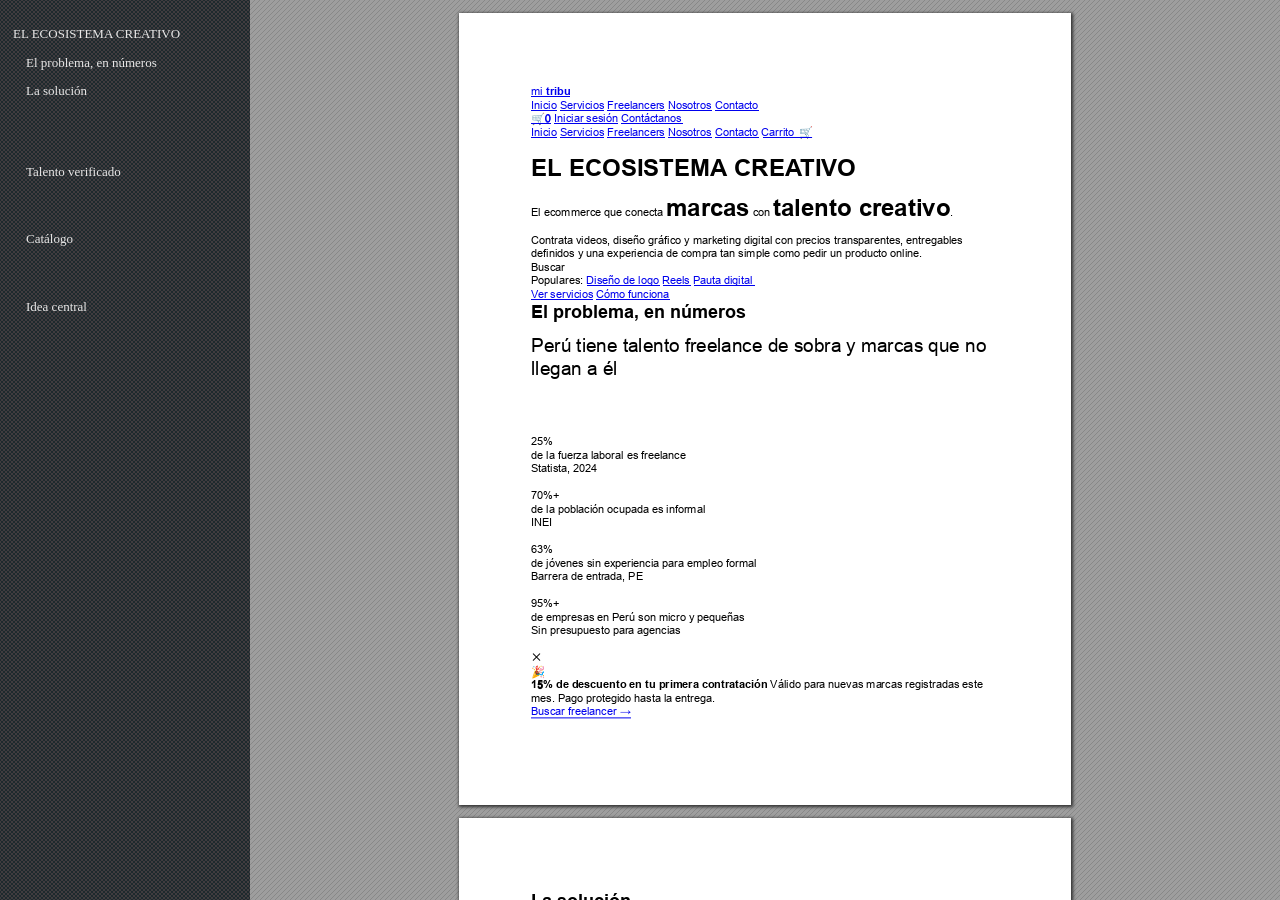
==== commit d607576c: "Add files via upload" ====
--- a/index.html
+++ b/index.html
@@ -1,185 +1,394 @@
 <!DOCTYPE html>
-<html lang="es">
+<!-- Created by pdf2htmlEX (https://github.com/pdf2htmlEX/pdf2htmlEX) -->
+<html xmlns="http://www.w3.org/1999/xhtml">
 <head>
-<meta charset="UTF-8">
-<meta name="viewport" content="width=device-width, initial-scale=1.0">
-<title>mi tribu — El ecommerce del talento creativo</title>
-<link rel="preconnect" href="https://fonts.googleapis.com">
-<link rel="preconnect" href="https://fonts.gstatic.com" crossorigin>
-<link href="https://fonts.googleapis.com/css2?family=Poppins:wght@500;600;700;800&family=Inter:wght@400;500;600;700&display=swap" rel="stylesheet">
-<link rel="stylesheet" href="style.css">
+<meta charset="utf-8"/>
+<meta name="generator" content="pdf2htmlEX"/>
+<meta http-equiv="X-UA-Compatible" content="IE=edge,chrome=1"/>
+<style type="text/css">
+/*! 
+ * Base CSS for pdf2htmlEX
+ * Copyright 2012,2013 Lu Wang <coolwanglu@gmail.com> 
+ * https://github.com/pdf2htmlEX/pdf2htmlEX/blob/master/share/LICENSE
+ */#sidebar{position:absolute;top:0;left:0;bottom:0;width:250px;padding:0;margin:0;overflow:auto}#page-container{position:absolute;top:0;left:0;margin:0;padding:0;border:0}@media screen{#sidebar.opened+#page-container{left:250px}#page-container{bottom:0;right:0;overflow:auto}.loading-indicator{display:none}.loading-indicator.active{display:block;position:absolute;width:64px;height:64px;top:50%;left:50%;margin-top:-32px;margin-left:-32px}.loading-indicator img{position:absolute;top:0;left:0;bottom:0;right:0}}@media print{@page{margin:0}html{margin:0}body{margin:0;-webkit-print-color-adjust:exact}#sidebar{display:none}#page-container{width:auto;height:auto;overflow:visible;background-color:transparent}.d{display:none}}.pf{position:relative;background-color:white;overflow:hidden;margin:0;border:0}.pc{position:absolute;border:0;padding:0;margin:0;top:0;left:0;width:100%;height:100%;overflow:hidden;display:block;transform-origin:0 0;-ms-transform-origin:0 0;-webkit-transform-origin:0 0}.pc.opened{display:block}.bf{position:absolute;border:0;margin:0;top:0;bottom:0;width:100%;height:100%;-ms-user-select:none;-moz-user-select:none;-webkit-user-select:none;user-select:none}.bi{position:absolute;border:0;margin:0;-ms-user-select:none;-moz-user-select:none;-webkit-user-select:none;user-select:none}@media print{.pf{margin:0;box-shadow:none;page-break-after:always;page-break-inside:avoid}@-moz-document url-prefix(){.pf{overflow:visible;border:1px solid #fff}.pc{overflow:visible}}}.c{position:absolute;border:0;padding:0;margin:0;overflow:hidden;display:block}.t{position:absolute;white-space:pre;font-size:1px;transform-origin:0 100%;-ms-transform-origin:0 100%;-webkit-transform-origin:0 100%;unicode-bidi:bidi-override;-moz-font-feature-settings:"liga" 0}.t:after{content:''}.t:before{content:'';display:inline-block}.t span{position:relative;unicode-bidi:bidi-override}._{display:inline-block;color:transparent;z-index:-1}::selection{background:rgba(127,255,255,0.4)}::-moz-selection{background:rgba(127,255,255,0.4)}.pi{display:none}.d{position:absolute;transform-origin:0 100%;-ms-transform-origin:0 100%;-webkit-transform-origin:0 100%}.it{border:0;background-color:rgba(255,255,255,0.0)}.ir:hover{cursor:pointer}</style>
+<style type="text/css">
+/*! 
+ * Fancy styles for pdf2htmlEX
+ * Copyright 2012,2013 Lu Wang <coolwanglu@gmail.com> 
+ * https://github.com/pdf2htmlEX/pdf2htmlEX/blob/master/share/LICENSE
+ */@keyframes fadein{from{opacity:0}to{opacity:1}}@-webkit-keyframes fadein{from{opacity:0}to{opacity:1}}@keyframes swing{0{transform:rotate(0)}10%{transform:rotate(0)}90%{transform:rotate(720deg)}100%{transform:rotate(720deg)}}@-webkit-keyframes swing{0{-webkit-transform:rotate(0)}10%{-webkit-transform:rotate(0)}90%{-webkit-transform:rotate(720deg)}100%{-webkit-transform:rotate(720deg)}}@media screen{#sidebar{background-color:#2f3236;background-image:url("[data-uri]")}#outline{font-family:Georgia,Times,"Times New Roman",serif;font-size:13px;margin:2em 1em}#outline ul{padding:0}#outline li{list-style-type:none;margin:1em 0}#outline li>ul{margin-left:1em}#outline a,#outline a:visited,#outline a:hover,#outline a:active{line-height:1.2;color:#e8e8e8;text-overflow:ellipsis;white-space:nowrap;text-decoration:none;display:block;overflow:hidden;outline:0}#outline a:hover{color:#0cf}#page-container{background-color:#9e9e9e;background-image:url("[data-uri]");-webkit-transition:left 500ms;transition:left 500ms}.pf{margin:13px auto;box-shadow:1px 1px 3px 1px #333;border-collapse:separate}.pc.opened{-webkit-animation:fadein 100ms;animation:fadein 100ms}.loading-indicator.active{-webkit-animation:swing 1.5s ease-in-out .01s infinite alternate none;animation:swing 1.5s ease-in-out .01s infinite alternate none}.checked{background:no-repeat url([data-uri])}}</style>
+<style type="text/css">
+.ff0{font-family:sans-serif;visibility:hidden;}
+@font-face{font-family:ff1;src:url('[data-uri]')format("woff");}.ff1{font-family:ff1;line-height:1.106934;font-style:normal;font-weight:normal;visibility:visible;}
+@font-face{font-family:ff2;src:url('[data-uri]')format("woff");}.ff2{font-family:ff2;line-height:0.938477;font-style:normal;font-weight:normal;visibility:visible;}
+.ff3{font-family:sans-serif;visibility:hidden;}
+@font-face{font-family:ff4;src:url('[data-uri]')format("woff");}.ff4{font-family:ff4;line-height:0.746094;font-style:normal;font-weight:normal;visibility:visible;}
+.ff5{font-family:sans-serif;visibility:hidden;}
+.ff6{font-family:sans-serif;visibility:hidden;}
+.m0{transform:matrix(0.250000,0.000000,0.000000,0.250000,0,0);-ms-transform:matrix(0.250000,0.000000,0.000000,0.250000,0,0);-webkit-transform:matrix(0.250000,0.000000,0.000000,0.250000,0,0);}
+.m1{transform:none;-ms-transform:none;-webkit-transform:none;}
+.v0{vertical-align:0.000000px;}
+.ls1{letter-spacing:0.000000px;}
+.ls0{letter-spacing:0.999999px;}
+.sc_{text-shadow:none;}
+.sc0{text-shadow:-0.015em 0 transparent,0 0.015em transparent,0.015em 0 transparent,0 -0.015em  transparent;}
+@media screen and (-webkit-min-device-pixel-ratio:0){
+.sc_{-webkit-text-stroke:0px transparent;}
+.sc0{-webkit-text-stroke:0.015em transparent;text-shadow:none;}
+}
+.ws1{word-spacing:-26.671875px;}
+.ws0{word-spacing:-12.224610px;}
+.ws2{word-spacing:0.000000px;}
+._0{margin-left:-7.125001px;}
+._3{margin-left:-5.343750px;}
+._2{margin-left:-2.448594px;}
+._1{margin-left:-1.000531px;}
+.fc2{color:transparent;}
+.fc1{color:rgb(0,0,0);}
+.fc0{color:rgb(0,0,238);}
+.fs0{font-size:44.000001px;}
+.fs4{font-size:48.000000px;}
+.fs6{font-size:52.000002px;}
+.fs5{font-size:55.999998px;}
+.fs2{font-size:72.000000px;}
+.fs3{font-size:76.000002px;}
+.fs1{font-size:96.000000px;}
+.y0{bottom:-0.500000px;}
+.y5e{bottom:78.810000px;}
+.y40{bottom:86.940000px;}
+.y26{bottom:89.190000px;}
+.y25{bottom:102.690000px;}
+.y3f{bottom:112.560000px;}
+.y24{bottom:116.190000px;}
+.y5d{bottom:122.190000px;}
+.y3e{bottom:128.940000px;}
+.y23{bottom:129.690000px;}
+.y3d{bottom:142.440000px;}
+.y22{bottom:143.190000px;}
+.y3c{bottom:155.940000px;}
+.y21{bottom:156.690000px;}
+.y5c{bottom:165.690000px;}
+.y20{bottom:170.190000px;}
+.y1f{bottom:183.690000px;}
+.y5b{bottom:190.440000px;}
+.y3b{bottom:196.440000px;}
+.y1e{bottom:197.190000px;}
+.y1d{bottom:210.690000px;}
+.y5a{bottom:216.719999px;}
+.y1c{bottom:224.190000px;}
+.y59{bottom:236.940000px;}
+.y1b{bottom:237.690000px;}
+.y3a{bottom:239.940000px;}
+.y58{bottom:250.440000px;}
+.y1a{bottom:251.190000px;}
+.y57{bottom:263.940000px;}
+.y19{bottom:264.690000px;}
+.y56{bottom:277.440000px;}
+.y18{bottom:278.190000px;}
+.y55{bottom:290.940000px;}
+.y39{bottom:290.969999px;}
+.y17{bottom:291.690000px;}
+.y54{bottom:304.440000px;}
+.y16{bottom:305.190000px;}
+.y38{bottom:311.190000px;}
+.y53{bottom:317.940000px;}
+.y15{bottom:318.690000px;}
+.y37{bottom:324.690000px;}
+.y52{bottom:331.440000px;}
+.y14{bottom:332.190000px;}
+.y13{bottom:345.690000px;}
+.y36{bottom:350.940000px;}
+.y51{bottom:356.940000px;}
+.y12{bottom:359.190000px;}
+.y6f{bottom:372.690000px;}
+.y11{bottom:374.010000px;}
+.y35{bottom:376.980000px;}
+.y50{bottom:382.560000px;}
+.y6e{bottom:386.520000px;}
+.y34{bottom:391.440000px;}
+.y10{bottom:396.510000px;}
+.y4f{bottom:398.940000px;}
+.y6d{bottom:401.940000px;}
+.y4e{bottom:412.440000px;}
+.y6c{bottom:415.440000px;}
+.y33{bottom:417.690000px;}
+.y4d{bottom:425.940000px;}
+.yf{bottom:430.260000px;}
+.y4c{bottom:439.440000px;}
+.y32{bottom:443.730000px;}
+.y6b{bottom:449.940000px;}
+.ye{bottom:452.760000px;}
+.y4b{bottom:452.940000px;}
+.y31{bottom:458.190000px;}
+.y6a{bottom:463.440000px;}
+.y4a{bottom:466.440000px;}
+.y49{bottom:479.940000px;}
+.y30{bottom:484.440000px;}
+.yd{bottom:486.719999px;}
+.y69{bottom:489.719999px;}
+.y48{bottom:493.440000px;}
+.yc{bottom:506.940000px;}
+.y68{bottom:509.940000px;}
+.y2f{bottom:510.480000px;}
+.yb{bottom:520.440000px;}
+.y67{bottom:523.440000px;}
+.y2e{bottom:524.940000px;}
+.ya{bottom:533.940000px;}
+.y66{bottom:536.940000px;}
+.y47{bottom:545.940000px;}
+.y9{bottom:547.440000px;}
+.y2d{bottom:551.190000px;}
+.y8{bottom:560.940000px;}
+.y65{bottom:562.440000px;}
+.y46{bottom:571.560000px;}
+.y2c{bottom:577.230000px;}
+.y45{bottom:587.940000px;}
+.y64{bottom:588.060000px;}
+.y7{bottom:588.959999px;}
+.y44{bottom:601.440000px;}
+.y63{bottom:604.440000px;}
+.y43{bottom:614.940000px;}
+.y2b{bottom:624.690000px;}
+.y42{bottom:628.440000px;}
+.y6{bottom:629.460001px;}
+.y62{bottom:629.940000px;}
+.y2a{bottom:638.190000px;}
+.y41{bottom:641.940000px;}
+.y29{bottom:651.690000px;}
+.y5{bottom:655.440000px;}
+.y61{bottom:655.560000px;}
+.y4{bottom:668.940000px;}
+.y60{bottom:671.940000px;}
+.y28{bottom:676.440000px;}
+.y3{bottom:682.440000px;}
+.y2{bottom:695.940000px;}
+.y5f{bottom:697.440000px;}
+.y27{bottom:702.719999px;}
+.y1{bottom:709.440000px;}
+.h7{height:34.945313px;}
+.h2{height:39.445313px;}
+.h8{height:40.769530px;}
+.h3{height:41.800001px;}
+.h9{height:46.617189px;}
+.h5{height:52.417969px;}
+.h6{height:68.132814px;}
+.h4{height:69.890625px;}
+.h0{height:792.000000px;}
+.h1{height:792.500000px;}
+.w0{width:612.000000px;}
+.w1{width:612.500000px;}
+.x0{left:0.000000px;}
+.x1{left:72.000000px;}
+.x2{left:85.722656px;}
+.x3{left:339.574974px;}
+.x4{left:353.297610px;}
+@media print{
+.v0{vertical-align:0.000000pt;}
+.ls1{letter-spacing:0.000000pt;}
+.ls0{letter-spacing:1.333332pt;}
+.ws1{word-spacing:-35.562500pt;}
+.ws0{word-spacing:-16.299479pt;}
+.ws2{word-spacing:0.000000pt;}
+._0{margin-left:-9.500001pt;}
+._3{margin-left:-7.124999pt;}
+._2{margin-left:-3.264792pt;}
+._1{margin-left:-1.334042pt;}
+.fs0{font-size:58.666668pt;}
+.fs4{font-size:64.000000pt;}
+.fs6{font-size:69.333336pt;}
+.fs5{font-size:74.666664pt;}
+.fs2{font-size:96.000000pt;}
+.fs3{font-size:101.333336pt;}
+.fs1{font-size:128.000000pt;}
+.y0{bottom:-0.666667pt;}
+.y5e{bottom:105.079999pt;}
+.y40{bottom:115.920000pt;}
+.y26{bottom:118.920000pt;}
+.y25{bottom:136.920000pt;}
+.y3f{bottom:150.079999pt;}
+.y24{bottom:154.920000pt;}
+.y5d{bottom:162.920000pt;}
+.y3e{bottom:171.920000pt;}
+.y23{bottom:172.920000pt;}
+.y3d{bottom:189.920000pt;}
+.y22{bottom:190.920000pt;}
+.y3c{bottom:207.920000pt;}
+.y21{bottom:208.920000pt;}
+.y5c{bottom:220.920000pt;}
+.y20{bottom:226.920000pt;}
+.y1f{bottom:244.920000pt;}
+.y5b{bottom:253.920000pt;}
+.y3b{bottom:261.920000pt;}
+.y1e{bottom:262.920000pt;}
+.y1d{bottom:280.920000pt;}
+.y5a{bottom:288.959999pt;}
+.y1c{bottom:298.920000pt;}
+.y59{bottom:315.920000pt;}
+.y1b{bottom:316.920000pt;}
+.y3a{bottom:319.920000pt;}
+.y58{bottom:333.920000pt;}
+.y1a{bottom:334.920000pt;}
+.y57{bottom:351.920000pt;}
+.y19{bottom:352.920000pt;}
+.y56{bottom:369.920000pt;}
+.y18{bottom:370.920000pt;}
+.y55{bottom:387.920000pt;}
+.y39{bottom:387.959999pt;}
+.y17{bottom:388.920000pt;}
+.y54{bottom:405.920000pt;}
+.y16{bottom:406.920000pt;}
+.y38{bottom:414.920000pt;}
+.y53{bottom:423.920000pt;}
+.y15{bottom:424.920000pt;}
+.y37{bottom:432.920000pt;}
+.y52{bottom:441.920000pt;}
+.y14{bottom:442.920000pt;}
+.y13{bottom:460.920000pt;}
+.y36{bottom:467.920000pt;}
+.y51{bottom:475.920000pt;}
+.y12{bottom:478.920000pt;}
+.y6f{bottom:496.920000pt;}
+.y11{bottom:498.680000pt;}
+.y35{bottom:502.640000pt;}
+.y50{bottom:510.079999pt;}
+.y6e{bottom:515.360001pt;}
+.y34{bottom:521.920000pt;}
+.y10{bottom:528.680000pt;}
+.y4f{bottom:531.920000pt;}
+.y6d{bottom:535.920000pt;}
+.y4e{bottom:549.920000pt;}
+.y6c{bottom:553.920000pt;}
+.y33{bottom:556.920000pt;}
+.y4d{bottom:567.920000pt;}
+.yf{bottom:573.680000pt;}
+.y4c{bottom:585.920000pt;}
+.y32{bottom:591.640000pt;}
+.y6b{bottom:599.920000pt;}
+.ye{bottom:603.680000pt;}
+.y4b{bottom:603.920000pt;}
+.y31{bottom:610.920000pt;}
+.y6a{bottom:617.920000pt;}
+.y4a{bottom:621.920000pt;}
+.y49{bottom:639.920000pt;}
+.y30{bottom:645.920000pt;}
+.yd{bottom:648.959999pt;}
+.y69{bottom:652.959999pt;}
+.y48{bottom:657.920000pt;}
+.yc{bottom:675.920000pt;}
+.y68{bottom:679.920000pt;}
+.y2f{bottom:680.640000pt;}
+.yb{bottom:693.920000pt;}
+.y67{bottom:697.920000pt;}
+.y2e{bottom:699.920000pt;}
+.ya{bottom:711.920000pt;}
+.y66{bottom:715.920000pt;}
+.y47{bottom:727.920000pt;}
+.y9{bottom:729.920000pt;}
+.y2d{bottom:734.920000pt;}
+.y8{bottom:747.920000pt;}
+.y65{bottom:749.920000pt;}
+.y46{bottom:762.079999pt;}
+.y2c{bottom:769.640000pt;}
+.y45{bottom:783.920000pt;}
+.y64{bottom:784.079999pt;}
+.y7{bottom:785.279999pt;}
+.y44{bottom:801.920000pt;}
+.y63{bottom:805.920000pt;}
+.y43{bottom:819.920000pt;}
+.y2b{bottom:832.920000pt;}
+.y42{bottom:837.920000pt;}
+.y6{bottom:839.280001pt;}
+.y62{bottom:839.920000pt;}
+.y2a{bottom:850.920000pt;}
+.y41{bottom:855.920000pt;}
+.y29{bottom:868.920000pt;}
+.y5{bottom:873.920000pt;}
+.y61{bottom:874.079999pt;}
+.y4{bottom:891.920000pt;}
+.y60{bottom:895.920000pt;}
+.y28{bottom:901.920000pt;}
+.y3{bottom:909.920000pt;}
+.y2{bottom:927.920000pt;}
+.y5f{bottom:929.920000pt;}
+.y27{bottom:936.959999pt;}
+.y1{bottom:945.920000pt;}
+.h7{height:46.593750pt;}
+.h2{height:52.593751pt;}
+.h8{height:54.359373pt;}
+.h3{height:55.733335pt;}
+.h9{height:62.156252pt;}
+.h5{height:69.890625pt;}
+.h6{height:90.843752pt;}
+.h4{height:93.187500pt;}
+.h0{height:1056.000000pt;}
+.h1{height:1056.666667pt;}
+.w0{width:816.000000pt;}
+.w1{width:816.666667pt;}
+.x0{left:0.000000pt;}
+.x1{left:96.000000pt;}
+.x2{left:114.296875pt;}
+.x3{left:452.766632pt;}
+.x4{left:471.063480pt;}
+}
+</style>
+<script>
+/*
+ Copyright 2012 Mozilla Foundation 
+ Copyright 2013 Lu Wang <coolwanglu@gmail.com>
+ Apachine License Version 2.0 
+*/
+(function(){function b(a,b,e,f){var c=(a.className||"").split(/\s+/g);""===c[0]&&c.shift();var d=c.indexOf(b);0>d&&e&&c.push(b);0<=d&&f&&c.splice(d,1);a.className=c.join(" ");return 0<=d}if(!("classList"in document.createElement("div"))){var e={add:function(a){b(this.element,a,!0,!1)},contains:function(a){return b(this.element,a,!1,!1)},remove:function(a){b(this.element,a,!1,!0)},toggle:function(a){b(this.element,a,!0,!0)}};Object.defineProperty(HTMLElement.prototype,"classList",{get:function(){if(this._classList)return this._classList;
+var a=Object.create(e,{element:{value:this,writable:!1,enumerable:!0}});Object.defineProperty(this,"_classList",{value:a,writable:!1,enumerable:!1});return a},enumerable:!0})}})();
+</script>
+<script>
+(function(){/*
+ pdf2htmlEX.js: Core UI functions for pdf2htmlEX 
+ Copyright 2012,2013 Lu Wang <coolwanglu@gmail.com> and other contributors 
+ https://github.com/pdf2htmlEX/pdf2htmlEX/blob/master/share/LICENSE 
+*/
+var pdf2htmlEX=window.pdf2htmlEX=window.pdf2htmlEX||{},CSS_CLASS_NAMES={page_frame:"pf",page_content_box:"pc",page_data:"pi",background_image:"bi",link:"l",input_radio:"ir",__dummy__:"no comma"},DEFAULT_CONFIG={container_id:"page-container",sidebar_id:"sidebar",outline_id:"outline",loading_indicator_cls:"loading-indicator",preload_pages:3,render_timeout:100,scale_step:0.9,key_handler:!0,hashchange_handler:!0,view_history_handler:!0,__dummy__:"no comma"},EPS=1E-6;
+function invert(a){var b=a[0]*a[3]-a[1]*a[2];return[a[3]/b,-a[1]/b,-a[2]/b,a[0]/b,(a[2]*a[5]-a[3]*a[4])/b,(a[1]*a[4]-a[0]*a[5])/b]}function transform(a,b){return[a[0]*b[0]+a[2]*b[1]+a[4],a[1]*b[0]+a[3]*b[1]+a[5]]}function get_page_number(a){return parseInt(a.getAttribute("data-page-no"),16)}function disable_dragstart(a){for(var b=0,c=a.length;b<c;++b)a[b].addEventListener("dragstart",function(){return!1},!1)}
+function clone_and_extend_objs(a){for(var b={},c=0,e=arguments.length;c<e;++c){var h=arguments[c],d;for(d in h)h.hasOwnProperty(d)&&(b[d]=h[d])}return b}
+function Page(a){if(a){this.shown=this.loaded=!1;this.page=a;this.num=get_page_number(a);this.original_height=a.clientHeight;this.original_width=a.clientWidth;var b=a.getElementsByClassName(CSS_CLASS_NAMES.page_content_box)[0];b&&(this.content_box=b,this.original_scale=this.cur_scale=this.original_height/b.clientHeight,this.page_data=JSON.parse(a.getElementsByClassName(CSS_CLASS_NAMES.page_data)[0].getAttribute("data-data")),this.ctm=this.page_data.ctm,this.ictm=invert(this.ctm),this.loaded=!0)}}
+Page.prototype={hide:function(){this.loaded&&this.shown&&(this.content_box.classList.remove("opened"),this.shown=!1)},show:function(){this.loaded&&!this.shown&&(this.content_box.classList.add("opened"),this.shown=!0)},rescale:function(a){this.cur_scale=0===a?this.original_scale:a;this.loaded&&(a=this.content_box.style,a.msTransform=a.webkitTransform=a.transform="scale("+this.cur_scale.toFixed(3)+")");a=this.page.style;a.height=this.original_height*this.cur_scale+"px";a.width=this.original_width*this.cur_scale+
+"px"},view_position:function(){var a=this.page,b=a.parentNode;return[b.scrollLeft-a.offsetLeft-a.clientLeft,b.scrollTop-a.offsetTop-a.clientTop]},height:function(){return this.page.clientHeight},width:function(){return this.page.clientWidth}};function Viewer(a){this.config=clone_and_extend_objs(DEFAULT_CONFIG,0<arguments.length?a:{});this.pages_loading=[];this.init_before_loading_content();var b=this;document.addEventListener("DOMContentLoaded",function(){b.init_after_loading_content()},!1)}
+Viewer.prototype={scale:1,cur_page_idx:0,first_page_idx:0,init_before_loading_content:function(){this.pre_hide_pages()},initialize_radio_button:function(){for(var a=document.getElementsByClassName(CSS_CLASS_NAMES.input_radio),b=0;b<a.length;b++)a[b].addEventListener("click",function(){this.classList.toggle("checked")})},init_after_loading_content:function(){this.sidebar=document.getElementById(this.config.sidebar_id);this.outline=document.getElementById(this.config.outline_id);this.container=document.getElementById(this.config.container_id);
+this.loading_indicator=document.getElementsByClassName(this.config.loading_indicator_cls)[0];for(var a=!0,b=this.outline.childNodes,c=0,e=b.length;c<e;++c)if("ul"===b[c].nodeName.toLowerCase()){a=!1;break}a||this.sidebar.classList.add("opened");this.find_pages();if(0!=this.pages.length){disable_dragstart(document.getElementsByClassName(CSS_CLASS_NAMES.background_image));this.config.key_handler&&this.register_key_handler();var h=this;this.config.hashchange_handler&&window.addEventListener("hashchange",
+function(a){h.navigate_to_dest(document.location.hash.substring(1))},!1);this.config.view_history_handler&&window.addEventListener("popstate",function(a){a.state&&h.navigate_to_dest(a.state)},!1);this.container.addEventListener("scroll",function(){h.update_page_idx();h.schedule_render(!0)},!1);[this.container,this.outline].forEach(function(a){a.addEventListener("click",h.link_handler.bind(h),!1)});this.initialize_radio_button();this.render()}},find_pages:function(){for(var a=[],b={},c=this.container.childNodes,
+e=0,h=c.length;e<h;++e){var d=c[e];d.nodeType===Node.ELEMENT_NODE&&d.classList.contains(CSS_CLASS_NAMES.page_frame)&&(d=new Page(d),a.push(d),b[d.num]=a.length-1)}this.pages=a;this.page_map=b},load_page:function(a,b,c){var e=this.pages;if(!(a>=e.length||(e=e[a],e.loaded||this.pages_loading[a]))){var e=e.page,h=e.getAttribute("data-page-url");if(h){this.pages_loading[a]=!0;var d=e.getElementsByClassName(this.config.loading_indicator_cls)[0];"undefined"===typeof d&&(d=this.loading_indicator.cloneNode(!0),
+d.classList.add("active"),e.appendChild(d));var f=this,g=new XMLHttpRequest;g.open("GET",h,!0);g.onload=function(){if(200===g.status||0===g.status){var b=document.createElement("div");b.innerHTML=g.responseText;for(var d=null,b=b.childNodes,e=0,h=b.length;e<h;++e){var p=b[e];if(p.nodeType===Node.ELEMENT_NODE&&p.classList.contains(CSS_CLASS_NAMES.page_frame)){d=p;break}}b=f.pages[a];f.container.replaceChild(d,b.page);b=new Page(d);f.pages[a]=b;b.hide();b.rescale(f.scale);disable_dragstart(d.getElementsByClassName(CSS_CLASS_NAMES.background_image));
+f.schedule_render(!1);c&&c(b)}delete f.pages_loading[a]};g.send(null)}void 0===b&&(b=this.config.preload_pages);0<--b&&(f=this,setTimeout(function(){f.load_page(a+1,b)},0))}},pre_hide_pages:function(){var a="@media screen{."+CSS_CLASS_NAMES.page_content_box+"{display:none;}}",b=document.createElement("style");b.styleSheet?b.styleSheet.cssText=a:b.appendChild(document.createTextNode(a));document.head.appendChild(b)},render:function(){for(var a=this.container,b=a.scrollTop,c=a.clientHeight,a=b-c,b=
+b+c+c,c=this.pages,e=0,h=c.length;e<h;++e){var d=c[e],f=d.page,g=f.offsetTop+f.clientTop,f=g+f.clientHeight;g<=b&&f>=a?d.loaded?d.show():this.load_page(e):d.hide()}},update_page_idx:function(){var a=this.pages,b=a.length;if(!(2>b)){for(var c=this.container,e=c.scrollTop,c=e+c.clientHeight,h=-1,d=b,f=d-h;1<f;){var g=h+Math.floor(f/2),f=a[g].page;f.offsetTop+f.clientTop+f.clientHeight>=e?d=g:h=g;f=d-h}this.first_page_idx=d;for(var g=h=this.cur_page_idx,k=0;d<b;++d){var f=a[d].page,l=f.offsetTop+f.clientTop,
+f=f.clientHeight;if(l>c)break;f=(Math.min(c,l+f)-Math.max(e,l))/f;if(d===h&&Math.abs(f-1)<=EPS){g=h;break}f>k&&(k=f,g=d)}this.cur_page_idx=g}},schedule_render:function(a){if(void 0!==this.render_timer){if(!a)return;clearTimeout(this.render_timer)}var b=this;this.render_timer=setTimeout(function(){delete b.render_timer;b.render()},this.config.render_timeout)},register_key_handler:function(){var a=this;window.addEventListener("DOMMouseScroll",function(b){if(b.ctrlKey){b.preventDefault();var c=a.container,
+e=c.getBoundingClientRect(),c=[b.clientX-e.left-c.clientLeft,b.clientY-e.top-c.clientTop];a.rescale(Math.pow(a.config.scale_step,b.detail),!0,c)}},!1);window.addEventListener("keydown",function(b){var c=!1,e=b.ctrlKey||b.metaKey,h=b.altKey;switch(b.keyCode){case 61:case 107:case 187:e&&(a.rescale(1/a.config.scale_step,!0),c=!0);break;case 173:case 109:case 189:e&&(a.rescale(a.config.scale_step,!0),c=!0);break;case 48:e&&(a.rescale(0,!1),c=!0);break;case 33:h?a.scroll_to(a.cur_page_idx-1):a.container.scrollTop-=
+a.container.clientHeight;c=!0;break;case 34:h?a.scroll_to(a.cur_page_idx+1):a.container.scrollTop+=a.container.clientHeight;c=!0;break;case 35:a.container.scrollTop=a.container.scrollHeight;c=!0;break;case 36:a.container.scrollTop=0,c=!0}c&&b.preventDefault()},!1)},rescale:function(a,b,c){var e=this.scale;this.scale=a=0===a?1:b?e*a:a;c||(c=[0,0]);b=this.container;c[0]+=b.scrollLeft;c[1]+=b.scrollTop;for(var h=this.pages,d=h.length,f=this.first_page_idx;f<d;++f){var g=h[f].page;if(g.offsetTop+g.clientTop>=
+c[1])break}g=f-1;0>g&&(g=0);var g=h[g].page,k=g.clientWidth,f=g.clientHeight,l=g.offsetLeft+g.clientLeft,m=c[0]-l;0>m?m=0:m>k&&(m=k);k=g.offsetTop+g.clientTop;c=c[1]-k;0>c?c=0:c>f&&(c=f);for(f=0;f<d;++f)h[f].rescale(a);b.scrollLeft+=m/e*a+g.offsetLeft+g.clientLeft-m-l;b.scrollTop+=c/e*a+g.offsetTop+g.clientTop-c-k;this.schedule_render(!0)},fit_width:function(){var a=this.cur_page_idx;this.rescale(this.container.clientWidth/this.pages[a].width(),!0);this.scroll_to(a)},fit_height:function(){var a=this.cur_page_idx;
+this.rescale(this.container.clientHeight/this.pages[a].height(),!0);this.scroll_to(a)},get_containing_page:function(a){for(;a;){if(a.nodeType===Node.ELEMENT_NODE&&a.classList.contains(CSS_CLASS_NAMES.page_frame)){a=get_page_number(a);var b=this.page_map;return a in b?this.pages[b[a]]:null}a=a.parentNode}return null},link_handler:function(a){var b=a.target,c=b.getAttribute("data-dest-detail");if(c){if(this.config.view_history_handler)try{var e=this.get_current_view_hash();window.history.replaceState(e,
+"","#"+e);window.history.pushState(c,"","#"+c)}catch(h){}this.navigate_to_dest(c,this.get_containing_page(b));a.preventDefault()}},navigate_to_dest:function(a,b){try{var c=JSON.parse(a)}catch(e){return}if(c instanceof Array){var h=c[0],d=this.page_map;if(h in d){for(var f=d[h],h=this.pages[f],d=2,g=c.length;d<g;++d){var k=c[d];if(null!==k&&"number"!==typeof k)return}for(;6>c.length;)c.push(null);var g=b||this.pages[this.cur_page_idx],d=g.view_position(),d=transform(g.ictm,[d[0],g.height()-d[1]]),
+g=this.scale,l=[0,0],m=!0,k=!1,n=this.scale;switch(c[1]){case "XYZ":l=[null===c[2]?d[0]:c[2]*n,null===c[3]?d[1]:c[3]*n];g=c[4];if(null===g||0===g)g=this.scale;k=!0;break;case "Fit":case "FitB":l=[0,0];k=!0;break;case "FitH":case "FitBH":l=[0,null===c[2]?d[1]:c[2]*n];k=!0;break;case "FitV":case "FitBV":l=[null===c[2]?d[0]:c[2]*n,0];k=!0;break;case "FitR":l=[c[2]*n,c[5]*n],m=!1,k=!0}if(k){this.rescale(g,!1);var p=this,c=function(a){l=transform(a.ctm,l);m&&(l[1]=a.height()-l[1]);p.scroll_to(f,l)};h.loaded?
+c(h):(this.load_page(f,void 0,c),this.scroll_to(f))}}}},scroll_to:function(a,b){var c=this.pages;if(!(0>a||a>=c.length)){c=c[a].view_position();void 0===b&&(b=[0,0]);var e=this.container;e.scrollLeft+=b[0]-c[0];e.scrollTop+=b[1]-c[1]}},get_current_view_hash:function(){var a=[],b=this.pages[this.cur_page_idx];a.push(b.num);a.push("XYZ");var c=b.view_position(),c=transform(b.ictm,[c[0],b.height()-c[1]]);a.push(c[0]/this.scale);a.push(c[1]/this.scale);a.push(this.scale);return JSON.stringify(a)}};
+pdf2htmlEX.Viewer=Viewer;})();
+</script>
+<script>
+try{
+pdf2htmlEX.defaultViewer = new pdf2htmlEX.Viewer({});
+}catch(e){}
+</script>
+<title></title>
 </head>
 <body>
-
-<header>
-  <nav class="nav">
-    <a href="index.html" class="logo">mi <b>trib</b><b class="u">u</b></a>
-    <div class="navlinks">
-      <a href="index.html" class="active">Inicio</a>
-      <a href="servicios.html">Servicios</a>
-      <a href="nosotros.html">Nosotros</a>
-      <a href="contacto.html">Contacto</a>
-    </div>
-    <div class="navcta">
-      <a href="app/login.html" class="btn btn-ghost btn-sm" style="margin-right:4px;">Iniciar sesión</a>
-      <a href="contacto.html" class="btn btn-primary btn-sm">Contáctanos</a>
-      <button class="burger" aria-label="Abrir menú" aria-expanded="false"><span></span><span></span><span></span></button>
-    </div>
-    <div class="mobile-panel">
-      <a href="index.html">Inicio</a>
-      <a href="servicios.html">Servicios</a>
-      <a href="nosotros.html">Nosotros</a>
-      <a href="contacto.html">Contacto</a>
-    </div>
-  </nav>
-</header>
-
-<!-- ============ HERO ============ -->
-<section style="padding:0;">
-  <div class="hero-grid">
-    <div class="hero-left">
-      <span class="pill">EL ECOSISTEMA CREATIVO</span>
-      <h1 class="hero-headline">
-        El ecommerce que conecta <span class="acc-p">marcas</span> con <span class="acc-k">talento creativo</span>.
-      </h1>
-      <p class="hero-desc">
-        Contrata videos, diseño gráfico y marketing digital con precios transparentes, entregables definidos
-        y una experiencia de compra tan simple como pedir un producto online.
-      </p>
-      <div class="hero-ctas">
-        <a href="servicios.html" class="btn btn-primary">Explorar servicios</a>
-        <a href="nosotros.html" class="btn btn-ghost">Cómo funciona</a>
-      </div>
-      <div class="hero-orb grad-circle"></div>
-      <div class="hero-spark" style="width:22px;height:3px;bottom:210px;right:230px;transform:rotate(45deg);"></div>
-      <div class="hero-spark" style="width:14px;height:3px;bottom:250px;right:200px;transform:rotate(45deg);background:var(--purple);"></div>
-    </div>
-    <div class="hero-right">
-      <span class="eyebrow">El problema, en números</span>
-      <h2 class="section-title" style="font-size:26px;">Perú tiene talento freelance de sobra y marcas que no llegan a él</h2>
-      <div class="stat-grid">
-        <div class="stat-card">
-          <div class="stat-icon"><svg width="22" height="22" viewBox="0 0 24 24" fill="none"><path d="M4 20V10l8-5 8 5v10" stroke="#6C3CE9" stroke-width="2" stroke-linecap="round" stroke-linejoin="round"/><path d="M9 20v-6h6v6" stroke="#6C3CE9" stroke-width="2" stroke-linecap="round" stroke-linejoin="round"/></svg></div>
-          <div class="stat-num">25%</div>
-          <div class="stat-label">de la fuerza laboral es freelance</div>
-          <div class="stat-note">Statista, 2024</div>
-        </div>
-        <div class="stat-card">
-          <div class="stat-icon"><svg width="22" height="22" viewBox="0 0 24 24" fill="none"><path d="M3 12h4l3 9 4-18 3 9h4" stroke="#6C3CE9" stroke-width="2" stroke-linecap="round" stroke-linejoin="round"/></svg></div>
-          <div class="stat-num">70%+</div>
-          <div class="stat-label">de la población ocupada es informal</div>
-          <div class="stat-note">INEI</div>
-        </div>
-        <div class="stat-card">
-          <div class="stat-icon"><svg width="22" height="22" viewBox="0 0 24 24" fill="none"><circle cx="9" cy="8" r="3.2" stroke="#6C3CE9" stroke-width="2"/><path d="M3.5 20c0-3.3 2.5-6 5.8-6M17 8.2a3 3 0 1 1 0 6M14.5 20c0-3 2.4-5.5 5.5-6" stroke="#6C3CE9" stroke-width="2" stroke-linecap="round"/></svg></div>
-          <div class="stat-num">63%</div>
-          <div class="stat-label">de jóvenes sin experiencia para empleo formal</div>
-          <div class="stat-note">Barrera de entrada, PE</div>
-        </div>
-        <div class="stat-card">
-          <div class="stat-icon"><svg width="22" height="22" viewBox="0 0 24 24" fill="none"><rect x="3" y="10" width="6" height="10" stroke="#6C3CE9" stroke-width="2"/><rect x="15" y="6" width="6" height="14" stroke="#6C3CE9" stroke-width="2"/><rect x="9" y="14" width="6" height="6" stroke="#6C3CE9" stroke-width="2"/></svg></div>
-          <div class="stat-num">95%+</div>
-          <div class="stat-label">de empresas en Perú son micro y pequeñas</div>
-          <div class="stat-note">Sin presupuesto para agencias</div>
-        </div>
-      </div>
-    </div>
-  </div>
-</section>
-
-<!-- ============ COMO FUNCIONA (resumen) ============ -->
-<section class="tint reveal">
-  <div class="wrap">
-    <span class="eyebrow">La solución</span>
-    <h2 class="section-title">Contratar talento creativo, sin fricción</h2>
-    <p class="section-sub">Perfiles verificados, precios fijos y entregables claros: se elimina la negociación y se reduce el riesgo para ambos lados.</p>
-    <div class="steps">
-      <div class="step">
-        <div class="step-line"></div>
-        <div class="step-num-circle grad-circle"><svg width="24" height="24" viewBox="0 0 24 24" fill="none"><circle cx="11" cy="11" r="7" stroke="#fff" stroke-width="2"/><path d="M21 21l-4.3-4.3" stroke="#fff" stroke-width="2" stroke-linecap="round"/></svg></div>
-        <h4>Encuentra</h4>
-        <p>Explora perfiles con portafolio, experiencia y valoraciones reales.</p>
-      </div>
-      <div class="step">
-        <div class="step-line"></div>
-        <div class="step-num-circle" style="background:var(--purple);"><svg width="22" height="22" viewBox="0 0 24 24" fill="none"><rect x="4" y="9" width="16" height="11" rx="2" stroke="#fff" stroke-width="2"/><path d="M8 9V6a4 4 0 0 1 8 0v3" stroke="#fff" stroke-width="2"/></svg></div>
-        <h4>Contrata seguro</h4>
-        <p>Precio fijo y entregables definidos, sin negociación previa.</p>
-      </div>
-      <div class="step">
-        <div class="step-line"></div>
-        <div class="step-num-circle" style="background:var(--pink);"><svg width="22" height="22" viewBox="0 0 24 24" fill="none"><circle cx="12" cy="12" r="9" stroke="#fff" stroke-width="2"/><path d="M12 7v5l3.5 2" stroke="#fff" stroke-width="2" stroke-linecap="round"/></svg></div>
-        <h4>Recibe a tiempo</h4>
-        <p>Entregas con tiempos y estándares claros desde el inicio.</p>
-      </div>
-      <div class="step">
-        <div class="step-line"></div>
-        <div class="step-num-circle grad-circle"><svg width="22" height="22" viewBox="0 0 24 24" fill="none"><path d="M3 17l6-6 4 4 8-8" stroke="#fff" stroke-width="2" stroke-linecap="round" stroke-linejoin="round"/><path d="M15 7h6v6" stroke="#fff" stroke-width="2" stroke-linecap="round" stroke-linejoin="round"/></svg></div>
-        <h4>Haz crecer</h4>
-        <p>Repite, recontrata y construye tu marca con el mismo aliado.</p>
-      </div>
-    </div>
-    <div style="margin-top:44px;">
-      <a href="nosotros.html" class="btn btn-ghost">Ver cómo funciona en detalle →</a>
-    </div>
-  </div>
-</section>
-
-<!-- ============ SERVICIOS TEASER ============ -->
-<section class="reveal">
-  <div class="wrap">
-    <span class="eyebrow">Catálogo</span>
-    <h2 class="section-title">Servicios que impulsan tu marca</h2>
-    <p class="section-sub">Tres categorías, un mismo estándar: precio claro y calidad verificada.</p>
-    <div class="grid-3" style="margin-top:40px;">
-      <div class="service-card">
-        <div class="service-icon" style="background:var(--lilac);"><svg width="26" height="26" viewBox="0 0 24 24" fill="none"><rect x="3" y="5" width="18" height="13" rx="2" stroke="#6C3CE9" stroke-width="2"/><path d="M10 9.5l5 2.5-5 2.5v-5z" fill="#6C3CE9"/></svg></div>
-        <h3>Videos y Animación</h3>
-        <p>Contenido audiovisual que conecta y convierte, desde reels hasta piezas de marca.</p>
-      </div>
-      <div class="service-card">
-        <div class="service-icon" style="background:var(--pink-soft);"><svg width="26" height="26" viewBox="0 0 24 24" fill="none"><path d="M3 17l4-4 3 3 5-6 6 7" stroke="#E63975" stroke-width="2" stroke-linecap="round" stroke-linejoin="round"/><circle cx="18" cy="6" r="2" stroke="#E63975" stroke-width="2"/></svg></div>
-        <h3>Marketing Digital</h3>
-        <p>Estrategias y campañas que hacen crecer tu marca en redes y buscadores.</p>
-      </div>
-      <div class="service-card">
-        <div class="service-icon" style="background:var(--lilac);"><svg width="26" height="26" viewBox="0 0 24 24" fill="none"><path d="M12 19l7-7a3 3 0 0 0-4-4l-7 7v4h4z" stroke="#6C3CE9" stroke-width="2" stroke-linejoin="round"/></svg></div>
-        <h3>Diseño Gráfico</h3>
-        <p>Diseños creativos que comunican tu esencia, de logo a identidad completa.</p>
-      </div>
-    </div>
-    <div style="margin-top:36px;">
-      <a href="servicios.html" class="btn btn-primary">Ver todos los servicios →</a>
-    </div>
-  </div>
-</section>
-
-<!-- ============ CIERRE ============ -->
-<section>
-  <div class="wrap">
-    <div class="closing">
-      <span class="eyebrow">Idea central</span>
-      <h2>No queremos ser solo una plataforma donde encuentras freelancers; queremos convertirnos en el socio creativo que acompaña el crecimiento de las pequeñas marcas.</h2>
-      <div style="margin-top:28px;">
-        <a href="contacto.html" class="btn" style="background:#fff;color:var(--purple);">Empieza ahora →</a>
-      </div>
-    </div>
-  </div>
-</section>
-
-<footer>
-  <div class="wrap footer-row">
-    <div class="logo" style="font-size:18px;">mi <b>trib</b><b class="u">u</b></div>
-    <div class="footer-links">
-      <a href="index.html">Inicio</a>
-      <a href="servicios.html">Servicios</a>
-      <a href="nosotros.html">Nosotros</a>
-      <a href="contacto.html">Contacto</a>
-    </div>
-    <div>Ecommerce de talento creativo · Lima, Perú</div>
-  </div>
-</footer>
-
-<script src="script.js"></script>
+<div id="sidebar">
+<div id="outline">
+<ul><li><a class="l" href="#pf1" data-dest-detail='[1,"XYZ",73.7461,646.933,null]'>EL ECOSISTEMA CREATIVO </a><ul><li><a class="l" href="#pf1" data-dest-detail='[1,"XYZ",73.3096,499.824,null]'>El problema, en números </a></li><li><a class="l" href="#pf2" data-dest-detail='[2,"XYZ",73.3799,715.824,null]'>La solución </a><ul><li><a class="l" href="#pf2" data-dest-detail='[2,"XYZ",72,577.23,null]'> </a></li><li><a class="l" href="#pf2" data-dest-detail='[2,"XYZ",72,510.48,null]'> </a></li><li><a class="l" href="#pf2" data-dest-detail='[2,"XYZ",72,443.73,null]'> </a></li><li><a class="l" href="#pf2" data-dest-detail='[2,"XYZ",72,376.98,null]'> </a></li></ul></li><li><a class="l" href="#pf2" data-dest-detail='[2,"XYZ",72.3867,304.074,null]'>Talento verificado </a><ul><li><a class="l" href="#pf2" data-dest-detail='[2,"XYZ",72,112.56,null]'> </a></li><li><a class="l" href="#pf3" data-dest-detail='[3,"XYZ",72,571.56,null]'> </a></li><li><a class="l" href="#pf3" data-dest-detail='[3,"XYZ",72,382.56,null]'> </a></li></ul></li><li><a class="l" href="#pf3" data-dest-detail='[3,"XYZ",72.8525,229.824,null]'>Catálogo </a><ul><li><a class="l" href="#pf3" data-dest-detail='[3,"XYZ",72,78.81,null]'> </a></li><li><a class="l" href="#pf4" data-dest-detail='[4,"XYZ",72,655.56,null]'> </a></li><li><a class="l" href="#pf4" data-dest-detail='[4,"XYZ",72,588.06,null]'> </a></li></ul></li><li><a class="l" href="#pf4" data-dest-detail='[4,"XYZ",73.2305,502.605,null]'>Idea central </a></li></ul></li></ul></div>
+</div>
+<div id="page-container">
+<div id="pf1" class="pf w0 h0" data-page-no="1"><div class="pc pc1 w0 h0"><img class="bi x0 y0 w1 h1" alt="" src="[data-uri]"/><div class="t m0 x1 h2 y1 ff1 fs0 fc0 sc0 ls1 ws2">mi <span class="ff2">tribu </span></div><div class="t m0 x1 h2 y2 ff1 fs0 fc0 sc0 ls1 ws0">Inicio<span class="fc1 ws2"> </span>Servicios<span class="fc1 ws2"> </span>Freelancers<span class="fc1 ws2"> </span>Nosotros<span class="fc1 ws2"> <span class="fc0">Contacto </span></span></div><div class="t m0 x1 h3 y3 ff3 fs0 fc0 sc0 ls1"><span class="fc2 sc0">🛒</span></div><div class="t m0 x2 h2 y3 ff1 fs0 fc0 sc0 ls1 ws0">0<span class="fc1 ws2"> <span class="fc0">Iniciar sesión</span> <span class="fc0">Contáctanos </span></span></div><div class="t m0 x1 h2 y4 ff1 fs0 fc0 sc0 ls1 ws0">Inicio<span class="fc1 ws2"> </span>Servicios<span class="fc1 ws2"> </span>Freelancers<span class="fc1 ws2"> </span>Nosotros<span class="fc1 ws2"> </span>Contacto<span class="fc1 ws2"> <span class="fc0">Carrito </span></span></div><div class="t m0 x3 h3 y4 ff3 fs0 fc0 sc0 ls1"><span class="fc2 sc0">🛒</span></div><div class="t m0 x4 h2 y4 ff1 fs0 fc0 sc0 ls1 ws2"> </div><div class="t m0 x1 h2 y5 ff1 fs0 fc0 sc0 ls1 ws2"> </div><div class="t m0 x1 h4 y6 ff2 fs1 fc1 sc0 ls1 ws2">EL ECOSISTEMA CREA<span class="_ _0"></span>TIVO </div><div class="t m0 x1 h4 y7 ff1 fs0 fc1 sc0 ls1 ws2">El ecommerce que conecta <span class="ff2 fs1 ws1">marcas</span> con <span class="ff2 fs1">talento creativo</span>. </div><div class="t m0 x1 h2 y8 ff1 fs0 fc1 sc0 ls1 ws2">Contrata videos, diseño gráfico y marketing digital con precios transpare<span class="_ _1"></span>ntes, entregables </div><div class="t m0 x1 h2 y9 ff1 fs0 fc1 sc0 ls1 ws2">definidos y una experiencia de compra tan simple como pedir un product<span class="_ _1"></span>o online. </div><div class="t m0 x1 h2 ya ff1 fs0 fc1 sc0 ls1 ws2">Buscar </div><div class="t m0 x1 h2 yb ff1 fs0 fc1 sc0 ls1 ws2">Populares: <span class="fc0">Diseño de logo</span> <span class="fc0 ws0">Reels</span> <span class="fc0">Pauta digital </span></div><div class="t m0 x1 h2 yc ff1 fs0 fc0 sc0 ls1 ws2">V<span class="_ _2"></span>er servicios<span class="fc1"> </span>Cómo funciona </div><div class="t m0 x1 h5 yd ff2 fs2 fc1 sc0 ls1 ws2">El problema, en números </div><div class="t m0 x1 h6 ye ff1 fs3 fc1 sc0 ls1 ws2">Perú tiene talento freelance de sobra y marcas que no </div><div class="t m0 x1 h6 yf ff1 fs3 fc1 sc0 ls1 ws2">llegan a él </div><div class="t m0 x1 h6 y10 ff1 fs3 fc1 sc0 ls1 ws2"> </div><div class="t m0 x1 h6 y11 ff1 fs3 fc1 sc0 ls1 ws2"> </div><div class="t m0 x1 h2 y12 ff1 fs0 fc1 sc0 ls1 ws2">25% </div><div class="t m0 x1 h2 y13 ff1 fs0 fc1 sc0 ls1 ws2">de la fuerza laboral es freelance </div><div class="t m0 x1 h2 y14 ff1 fs0 fc1 sc0 ls1 ws2">Statista, 2024 </div><div class="t m0 x1 h2 y15 ff1 fs0 fc1 sc0 ls1 ws2"> </div><div class="t m0 x1 h2 y16 ff1 fs0 fc1 sc0 ls1 ws2">70%+ </div><div class="t m0 x1 h2 y17 ff1 fs0 fc1 sc0 ls1 ws2">de la población ocupada es informal </div><div class="t m0 x1 h2 y18 ff1 fs0 fc1 sc0 ls1 ws2">INEI </div><div class="t m0 x1 h2 y19 ff1 fs0 fc1 sc0 ls1 ws2"> </div><div class="t m0 x1 h2 y1a ff1 fs0 fc1 sc0 ls1 ws2">63% </div><div class="t m0 x1 h2 y1b ff1 fs0 fc1 sc0 ls1 ws2">de jóvenes sin experiencia para empleo formal </div><div class="t m0 x1 h2 y1c ff1 fs0 fc1 sc0 ls1 ws2">Barrera de entrada, PE </div><div class="t m0 x1 h2 y1d ff1 fs0 fc1 sc0 ls1 ws2"> </div><div class="t m0 x1 h2 y1e ff1 fs0 fc1 sc0 ls1 ws2">95%+ </div><div class="t m0 x1 h2 y1f ff1 fs0 fc1 sc0 ls1 ws2">de empresas en Perú son micro y pequeñas </div><div class="t m0 x1 h2 y20 ff1 fs0 fc1 sc0 ls1 ws2">Sin presupuesto para agencias </div><div class="t m0 x1 h2 y21 ff1 fs0 fc1 sc0 ls1 ws2"> </div><div class="t m0 x1 h2 y22 ff4 fs0 fc1 sc0 ls0">✕<span class="ff1 ls1 ws2"> </span></div><div class="t m0 x1 h3 y23 ff5 fs0 fc1 sc0 ls1"><span class="fc2 sc0">🎉</span></div><div class="t m0 x2 h2 y23 ff1 fs0 fc1 sc0 ls1 ws2"> </div><div class="t m0 x1 h2 y24 ff2 fs0 fc1 sc0 ls1 ws2">15% de descuento en tu primera contratación<span class="ff1"> Válido para nuevas ma<span class="_ _1"></span>rcas registradas este </span></div><div class="t m0 x1 h2 y25 ff1 fs0 fc1 sc0 ls1 ws2">mes. Pago protegido hasta la entrega. </div><div class="t m0 x1 h2 y26 ff1 fs0 fc0 sc0 ls1 ws2">Buscar freelancer → </div><a class="l" href="http://docs.google.com/index.html"><div class="d m1" style="border-style:none;position:absolute;left:72.000000px;bottom:706.799990px;width:39.073792px;height:13.200010px;background-color:rgba(255,255,255,0.000001);"></div></a><a class="l" href="http://docs.google.com/index.html"><div class="d m1" style="border-style:none;position:absolute;left:72.000000px;bottom:693.299990px;width:25.660965px;height:13.200010px;background-color:rgba(255,255,255,0.000001);"></div></a><a class="l" href="http://docs.google.com/servicios.html"><div class="d m1" style="border-style:none;position:absolute;left:100.714943px;bottom:693.299990px;width:44.591362px;height:13.200010px;background-color:rgba(255,255,255,0.000001);"></div></a><a class="l" href="http://docs.google.com/buscar-freelancer.html"><div class="d m1" style="border-style:none;position:absolute;left:148.360275px;bottom:693.299990px;width:58.036395px;height:13.200010px;background-color:rgba(255,255,255,0.000001);"></div></a><a class="l" href="http://docs.google.com/nosotros.html"><div class="d m1" style="border-style:none;position:absolute;left:209.450650px;bottom:693.299990px;width:43.984850px;height:13.200010px;background-color:rgba(255,255,255,0.000001);"></div></a><a class="l" href="http://docs.google.com/contacto.html"><div class="d m1" style="border-style:none;position:absolute;left:256.489500px;bottom:693.299990px;width:43.995580px;height:13.200010px;background-color:rgba(255,255,255,0.000001);"></div></a><a class="l" href="http://docs.google.com/carrito.html"><div class="d m1" style="border-style:none;position:absolute;left:72.000000px;bottom:679.799990px;width:19.835983px;height:13.200010px;background-color:rgba(255,255,255,0.000001);"></div></a><a class="l" href="http://docs.google.com/app/login.html"><div class="d m1" style="border-style:none;position:absolute;left:94.889969px;bottom:679.799990px;width:64.149719px;height:13.200010px;background-color:rgba(255,255,255,0.000001);"></div></a><a class="l" href="http://docs.google.com/contacto.html"><div class="d m1" style="border-style:none;position:absolute;left:162.093674px;bottom:679.799990px;width:61.718336px;height:13.200010px;background-color:rgba(255,255,255,0.000001);"></div></a><a class="l" href="http://docs.google.com/index.html"><div class="d m1" style="border-style:none;position:absolute;left:72.000000px;bottom:666.299990px;width:25.660965px;height:13.200010px;background-color:rgba(255,255,255,0.000001);"></div></a><a class="l" href="http://docs.google.com/servicios.html"><div class="d m1" style="border-style:none;position:absolute;left:100.714943px;bottom:666.299990px;width:44.591362px;height:13.200010px;background-color:rgba(255,255,255,0.000001);"></div></a><a class="l" href="http://docs.google.com/buscar-freelancer.html"><div class="d m1" style="border-style:none;position:absolute;left:148.360275px;bottom:666.299990px;width:58.036395px;height:13.200010px;background-color:rgba(255,255,255,0.000001);"></div></a><a class="l" href="http://docs.google.com/nosotros.html"><div class="d m1" style="border-style:none;position:absolute;left:209.450650px;bottom:666.299990px;width:43.984850px;height:13.200010px;background-color:rgba(255,255,255,0.000001);"></div></a><a class="l" href="http://docs.google.com/contacto.html"><div class="d m1" style="border-style:none;position:absolute;left:256.489500px;bottom:666.299990px;width:43.995580px;height:13.200010px;background-color:rgba(255,255,255,0.000001);"></div></a><a class="l" href="http://docs.google.com/carrito.html"><div class="d m1" style="border-style:none;position:absolute;left:303.539060px;bottom:666.299990px;width:49.758580px;height:13.200010px;background-color:rgba(255,255,255,0.000001);"></div></a><a class="l" href="http://docs.google.com/buscar-freelancer.html?q=dise%C3%B1o+de+logo"><div class="d m1" style="border-style:none;position:absolute;left:127.605011px;bottom:517.799990px;width:73.333129px;height:13.200010px;background-color:rgba(255,255,255,0.000001);"></div></a><a class="l" href="http://docs.google.com/buscar-freelancer.html?q=reels"><div class="d m1" style="border-style:none;position:absolute;left:203.992130px;bottom:517.799990px;width:28.103070px;height:13.200010px;background-color:rgba(255,255,255,0.000001);"></div></a><a class="l" href="http://docs.google.com/buscar-freelancer.html?q=pauta+digital"><div class="d m1" style="border-style:none;position:absolute;left:235.149190px;bottom:517.799990px;width:60.499950px;height:13.200010px;background-color:rgba(255,255,255,0.000001);"></div></a><a class="l" href="http://docs.google.com/servicios.html"><div class="d m1" style="border-style:none;position:absolute;left:72.000000px;bottom:504.299990px;width:62.308304px;height:13.200010px;background-color:rgba(255,255,255,0.000001);"></div></a><a class="l" href="http://docs.google.com/nosotros.html"><div class="d m1" style="border-style:none;position:absolute;left:137.362289px;bottom:504.299990px;width:73.934261px;height:13.200010px;background-color:rgba(255,255,255,0.000001);"></div></a><a class="l" href="http://docs.google.com/buscar-freelancer.html"><div class="d m1" style="border-style:none;position:absolute;left:72.000000px;bottom:86.549988px;width:100.190990px;height:13.200012px;background-color:rgba(255,255,255,0.000001);"></div></a></div><div class="pi" data-data='{"ctm":[1.000000,0.000000,0.000000,1.000000,0.000000,0.000000]}'></div></div>
+<div id="pf2" class="pf w0 h0" data-page-no="2"><div class="pc pc2 w0 h0"><img class="bi x0 y0 w1 h1" alt="" src="[data-uri]"/><div class="t m0 x1 h5 y27 ff2 fs2 fc1 sc0 ls1 ws2">La solución </div><div class="t m0 x1 h2 y28 ff1 fs0 fc1 sc0 ls1 ws2">Contratar talento creativo, sin fricción </div><div class="t m0 x1 h2 y29 ff1 fs0 fc1 sc0 ls1 ws2">Perfiles verificados, precios fijos y entregables claros: se elimina la nego<span class="_ _1"></span>ciación y se reduce el </div><div class="t m0 x1 h2 y2a ff1 fs0 fc1 sc0 ls1 ws2">riesgo para ambos lados. </div><div class="t m0 x1 h2 y2b ff1 fs0 fc1 sc0 ls1 ws2"> </div><div class="t m0 x1 h7 y2c ff2 fs4 fc1 sc0 ls1 ws2"> </div><div class="t m0 x1 h2 y2d ff1 fs0 fc1 sc0 ls1 ws2">Encuentra </div><div class="t m0 x1 h2 y2e ff1 fs0 fc1 sc0 ls1 ws2">Explora perfiles con portafolio, experiencia y valoraciones reales. </div><div class="t m0 x1 h7 y2f ff2 fs4 fc1 sc0 ls1 ws2"> </div><div class="t m0 x1 h2 y30 ff1 fs0 fc1 sc0 ls1 ws2">Contrata seguro </div><div class="t m0 x1 h2 y31 ff1 fs0 fc1 sc0 ls1 ws2">Precio fijo y entregables definidos, sin negociación previa. </div><div class="t m0 x1 h7 y32 ff2 fs4 fc1 sc0 ls1 ws2"> </div><div class="t m0 x1 h2 y33 ff1 fs0 fc1 sc0 ls1 ws2">Recibe a tiempo </div><div class="t m0 x1 h2 y34 ff1 fs0 fc1 sc0 ls1 ws2">Entregas con tiempos y estándares claros desde el inicio. </div><div class="t m0 x1 h7 y35 ff2 fs4 fc1 sc0 ls1 ws2"> </div><div class="t m0 x1 h2 y36 ff1 fs0 fc1 sc0 ls1 ws2">Haz crecer </div><div class="t m0 x1 h2 y37 ff1 fs0 fc1 sc0 ls1 ws2">Repite, recontrata y construye tu marca con el mismo aliado. </div><div class="t m0 x1 h2 y38 ff1 fs0 fc0 sc0 ls1 ws2">V<span class="_ _2"></span>er cómo funciona en detalle → </div><div class="t m0 x1 h5 y39 ff2 fs2 fc1 sc0 ls1 ws2">T<span class="_ _3"></span>alento verificado </div><div class="t m0 x1 h2 y19 ff1 fs0 fc1 sc0 ls1 ws2">Freelancers destacados esta semana </div><div class="t m0 x1 h2 y3a ff1 fs0 fc1 sc0 ls1 ws2">Perfiles con portafolio, valoraciones reales y precio fijo por proyecto. </div><div class="t m0 x1 h2 y3b ff1 fs0 fc1 sc0 ls1 ws2"> </div><div class="t m0 x1 h2 y3c ff1 fs0 fc1 sc0 ls1 ws2"> </div><div class="t m0 x1 h2 y3d ff1 fs0 fc1 sc0 ls1 ws2"> </div><div class="t m0 x1 h2 y3e ff1 fs0 fc1 sc0 ls1 ws2">CR </div><div class="t m0 x1 h8 y3f ff2 fs5 fc1 sc0 ls1 ws2"> </div><div class="t m0 x1 h2 y40 ff1 fs0 fc1 sc0 ls1 ws2">Camila Rodríguez </div><a class="l" href="http://docs.google.com/nosotros.html"><div class="d m1" style="border-style:none;position:absolute;left:72.000000px;bottom:308.549990px;width:155.817050px;height:13.200010px;background-color:rgba(255,255,255,0.000001);"></div></a></div><div class="pi" data-data='{"ctm":[1.000000,0.000000,0.000000,1.000000,0.000000,0.000000]}'></div></div>
+<div id="pf3" class="pf w0 h0" data-page-no="3"><div class="pc pc3 w0 h0"><img class="bi x0 y0 w1 h1" alt="" src="[data-uri]"/><div class="t m0 x1 h2 y1 ff4 fs0 fc1 sc0 ls0">✔<span class="ff1 ls1 ws2"> </span></div><div class="t m0 x1 h2 y2 ff1 fs0 fc1 sc0 ls1 ws2">Diseñadora Gráfica </div><div class="t m0 x1 h3 y3 ff6 fs0 fc1 sc0 ls1"><span class="fc2 sc0">⭐</span></div><div class="t m0 x2 h2 y3 ff1 fs0 fc1 sc0 ls1 ws2"> 5.0 · 120 proyectos </div><div class="t m0 x1 h2 y4 ff1 fs0 fc1 sc0 ls1 ws2">Identidad visual y branding para marcas que están empezando a crecer<span class="_ _2"></span>. </div><div class="t m0 x1 h2 y5 ff1 fs0 fc1 sc0 ls1 ws2"> </div><div class="t m0 x1 h2 y41 ff1 fs0 fc1 sc0 ls1 ws2">Desde S/ 250por proyecto </div><div class="t m0 x1 h2 y42 ff1 fs0 fc0 sc0 ls1 ws2">V<span class="_ _2"></span>er perfil </div><div class="t m0 x1 h2 y43 ff1 fs0 fc0 sc0 ls1 ws2"> </div><div class="t m0 x1 h2 y44 ff1 fs0 fc0 sc0 ls1 ws2"> </div><div class="t m0 x1 h2 y45 ff1 fs0 fc1 sc0 ls1 ws2">DM </div><div class="t m0 x1 h8 y46 ff2 fs5 fc1 sc0 ls1 ws2"> </div><div class="t m0 x1 h2 y47 ff1 fs0 fc1 sc0 ls1 ws2">Diego Mendoza </div><div class="t m0 x1 h2 yb ff4 fs0 fc1 sc0 ls0">✔<span class="ff1 ls1 ws2"> </span></div><div class="t m0 x1 h2 yc ff1 fs0 fc1 sc0 ls1 ws2">Editor de Video<span class="_ _1"></span> </div><div class="t m0 x1 h3 y48 ff6 fs0 fc1 sc0 ls1"><span class="fc2 sc0">⭐</span></div><div class="t m0 x2 h2 y48 ff1 fs0 fc1 sc0 ls1 ws2"> 4.9 · 85 proyectos </div><div class="t m0 x1 h2 y49 ff1 fs0 fc1 sc0 ls1 ws2">Reels y contenido audiovisual con estilo dinámico para redes sociales. </div><div class="t m0 x1 h2 y4a ff1 fs0 fc1 sc0 ls1 ws2"> </div><div class="t m0 x1 h2 y4b ff1 fs0 fc1 sc0 ls1 ws2">Desde S/ 150por proyecto </div><div class="t m0 x1 h2 y4c ff1 fs0 fc0 sc0 ls1 ws2">V<span class="_ _2"></span>er perfil </div><div class="t m0 x1 h2 y4d ff1 fs0 fc0 sc0 ls1 ws2"> </div><div class="t m0 x1 h2 y4e ff1 fs0 fc0 sc0 ls1 ws2"> </div><div class="t m0 x1 h2 y4f ff1 fs0 fc1 sc0 ls1 ws2">VS </div><div class="t m0 x1 h8 y50 ff2 fs5 fc1 sc0 ls1 ws2"> </div><div class="t m0 x1 h2 y51 ff1 fs0 fc1 sc0 ls1 ws2">V<span class="_ _2"></span>aleria Salas<span class="_ _1"></span> </div><div class="t m0 x1 h2 y52 ff4 fs0 fc1 sc0 ls0">✔<span class="ff1 ls1 ws2"> </span></div><div class="t m0 x1 h2 y53 ff1 fs0 fc1 sc0 ls1 ws2">Estratega de Marketing </div><div class="t m0 x1 h3 y54 ff6 fs0 fc1 sc0 ls1"><span class="fc2 sc0">⭐</span></div><div class="t m0 x2 h2 y54 ff1 fs0 fc1 sc0 ls1 ws2"> 5.0 · 60 proyectos </div><div class="t m0 x1 h2 y55 ff1 fs0 fc1 sc0 ls1 ws2">Campañas de pauta digital y estrategia de contenido para MYPEs. </div><div class="t m0 x1 h2 y56 ff1 fs0 fc1 sc0 ls1 ws2"> </div><div class="t m0 x1 h2 y57 ff1 fs0 fc1 sc0 ls1 ws2">Desde S/ 120por proyecto </div><div class="t m0 x1 h2 y58 ff1 fs0 fc0 sc0 ls1 ws2">V<span class="_ _2"></span>er perfil </div><div class="t m0 x1 h2 y59 ff1 fs0 fc0 sc0 ls1 ws2">V<span class="_ _2"></span>er todos los freelancers → </div><div class="t m0 x1 h5 y5a ff2 fs2 fc1 sc0 ls1 ws2">Catálogo </div><div class="t m0 x1 h2 y5b ff1 fs0 fc1 sc0 ls1 ws2">Servicios que impulsan tu marca </div><div class="t m0 x1 h2 y5c ff1 fs0 fc1 sc0 ls1 ws2">T<span class="_ _2"></span>res categorías, un mismo estándar: precio claro y calidad verificada. </div><div class="t m0 x1 h2 y5d ff1 fs0 fc1 sc0 ls1 ws2"> </div><div class="t m0 x1 h8 y5e ff2 fs5 fc1 sc0 ls1 ws2"> </div><a class="l" href="http://docs.google.com/perfil-freelancer.html?id=camila-rodriguez"><div class="d m1" style="border-style:none;position:absolute;left:72.000000px;bottom:625.799990px;width:43.377914px;height:13.200010px;background-color:rgba(255,255,255,0.000001);"></div></a><a class="l" href="http://docs.google.com/perfil-freelancer.html?id=diego-mendoza"><div class="d m1" style="border-style:none;position:absolute;left:72.000000px;bottom:436.799990px;width:43.377914px;height:13.200010px;background-color:rgba(255,255,255,0.000001);"></div></a><a class="l" href="http://docs.google.com/perfil-freelancer.html?id=valeria-salas"><div class="d m1" style="border-style:none;position:absolute;left:72.000000px;bottom:247.799990px;width:43.377914px;height:13.200010px;background-color:rgba(255,255,255,0.000001);"></div></a><a class="l" href="http://docs.google.com/buscar-freelancer.html"><div class="d m1" style="border-style:none;position:absolute;left:72.000000px;bottom:234.299990px;width:135.024200px;height:13.200010px;background-color:rgba(255,255,255,0.000001);"></div></a></div><div class="pi" data-data='{"ctm":[1.000000,0.000000,0.000000,1.000000,0.000000,0.000000]}'></div></div>
+<div id="pf4" class="pf w0 h0" data-page-no="4"><div class="pc pc4 w0 h0"><img class="bi x0 y0 w1 h1" alt="" src="[data-uri]"/><div class="t m0 x1 h2 y5f ff1 fs0 fc1 sc0 ls1 ws2">Videos y Anima<span class="_ _1"></span>ción </div><div class="t m0 x1 h2 y60 ff1 fs0 fc1 sc0 ls1 ws2">Contenido audiovisual que conecta y convierte, desde reels hasta piezas<span class="_ _1"></span> de marca. </div><div class="t m0 x1 h8 y61 ff2 fs5 fc1 sc0 ls1 ws2"> </div><div class="t m0 x1 h2 y62 ff1 fs0 fc1 sc0 ls1 ws2">Marketing Digital </div><div class="t m0 x1 h2 y63 ff1 fs0 fc1 sc0 ls1 ws2">Estrategias y campañas que hacen crecer tu marca en redes y buscador<span class="_ _1"></span>es. </div><div class="t m0 x1 h8 y64 ff2 fs5 fc1 sc0 ls1 ws2"> </div><div class="t m0 x1 h2 y65 ff1 fs0 fc1 sc0 ls1 ws2">Diseño Gráfico </div><div class="t m0 x1 h2 y66 ff1 fs0 fc1 sc0 ls1 ws2">Diseños creativos que comunican tu esencia, de logo a identidad comple<span class="_ _1"></span>ta. </div><div class="t m0 x1 h2 y67 ff1 fs0 fc0 sc0 ls1 ws2">V<span class="_ _2"></span>er todos los servicios → </div><div class="t m0 x1 h2 y68 ff1 fs0 fc0 sc0 ls1 ws2"> </div><div class="t m0 x1 h5 y69 ff2 fs2 fc1 sc0 ls1 ws2">Idea central </div><div class="t m0 x1 h2 y6a ff1 fs0 fc1 sc0 ls1 ws2">No queremos ser solo una plataforma donde encuentras freelancers; que<span class="_ _1"></span>remos convertirnos en </div><div class="t m0 x1 h2 y6b ff1 fs0 fc1 sc0 ls1 ws2">el socio creativo que acompaña el crecimiento de las pequeñas marcas. </div><div class="t m0 x1 h2 y6c ff1 fs0 fc1 sc0 ls1 ws2">Empieza ahora → </div><div class="t m0 x1 h2 y6d ff1 fs0 fc1 sc0 ls1 ws2"> </div><div class="t m0 x1 h9 y6e ff1 fs6 fc1 sc0 ls1 ws2">mi <span class="ff2">tribu </span></div><div class="t m0 x1 h2 y6f ff1 fs0 fc0 sc0 ls1 ws0">Inicio<span class="fc1 ws2"> </span>Servicios<span class="fc1 ws2"> </span>Freelancers<span class="fc1 ws2"> </span>Nosotros<span class="fc1 ws2"> <span class="fc0">Contacto </span></span></div><div class="t m0 x1 h2 y12 ff1 fs0 fc1 sc0 ls1 ws2">Ecommerce de talento creativo · Lima, Perú </div><a class="l" href="http://docs.google.com/servicios.html"><div class="d m1" style="border-style:none;position:absolute;left:72.000000px;bottom:520.799990px;width:123.404050px;height:13.200010px;background-color:rgba(255,255,255,0.000001);"></div></a><a class="l" href="http://docs.google.com/contacto.html"><div class="d m1" style="border-style:none;position:absolute;left:72.000000px;bottom:412.799990px;width:87.980438px;height:13.200010px;background-color:rgba(255,255,255,0.000001);"></div></a><a class="l" href="http://docs.google.com/index.html"><div class="d m1" style="border-style:none;position:absolute;left:72.000000px;bottom:370.049990px;width:25.660965px;height:13.200010px;background-color:rgba(255,255,255,0.000001);"></div></a><a class="l" href="http://docs.google.com/servicios.html"><div class="d m1" style="border-style:none;position:absolute;left:100.714943px;bottom:370.049990px;width:44.591362px;height:13.200010px;background-color:rgba(255,255,255,0.000001);"></div></a><a class="l" href="http://docs.google.com/buscar-freelancer.html"><div class="d m1" style="border-style:none;position:absolute;left:148.360275px;bottom:370.049990px;width:58.036395px;height:13.200010px;background-color:rgba(255,255,255,0.000001);"></div></a><a class="l" href="http://docs.google.com/nosotros.html"><div class="d m1" style="border-style:none;position:absolute;left:209.450650px;bottom:370.049990px;width:43.984850px;height:13.200010px;background-color:rgba(255,255,255,0.000001);"></div></a><a class="l" href="http://docs.google.com/contacto.html"><div class="d m1" style="border-style:none;position:absolute;left:256.489500px;bottom:370.049990px;width:43.995580px;height:13.200010px;background-color:rgba(255,255,255,0.000001);"></div></a></div><div class="pi" data-data='{"ctm":[1.000000,0.000000,0.000000,1.000000,0.000000,0.000000]}'></div></div>
+</div>
+<div class="loading-indicator">
+<img alt="" src="[data-uri]"/>
+</div>
 </body>
 </html>
